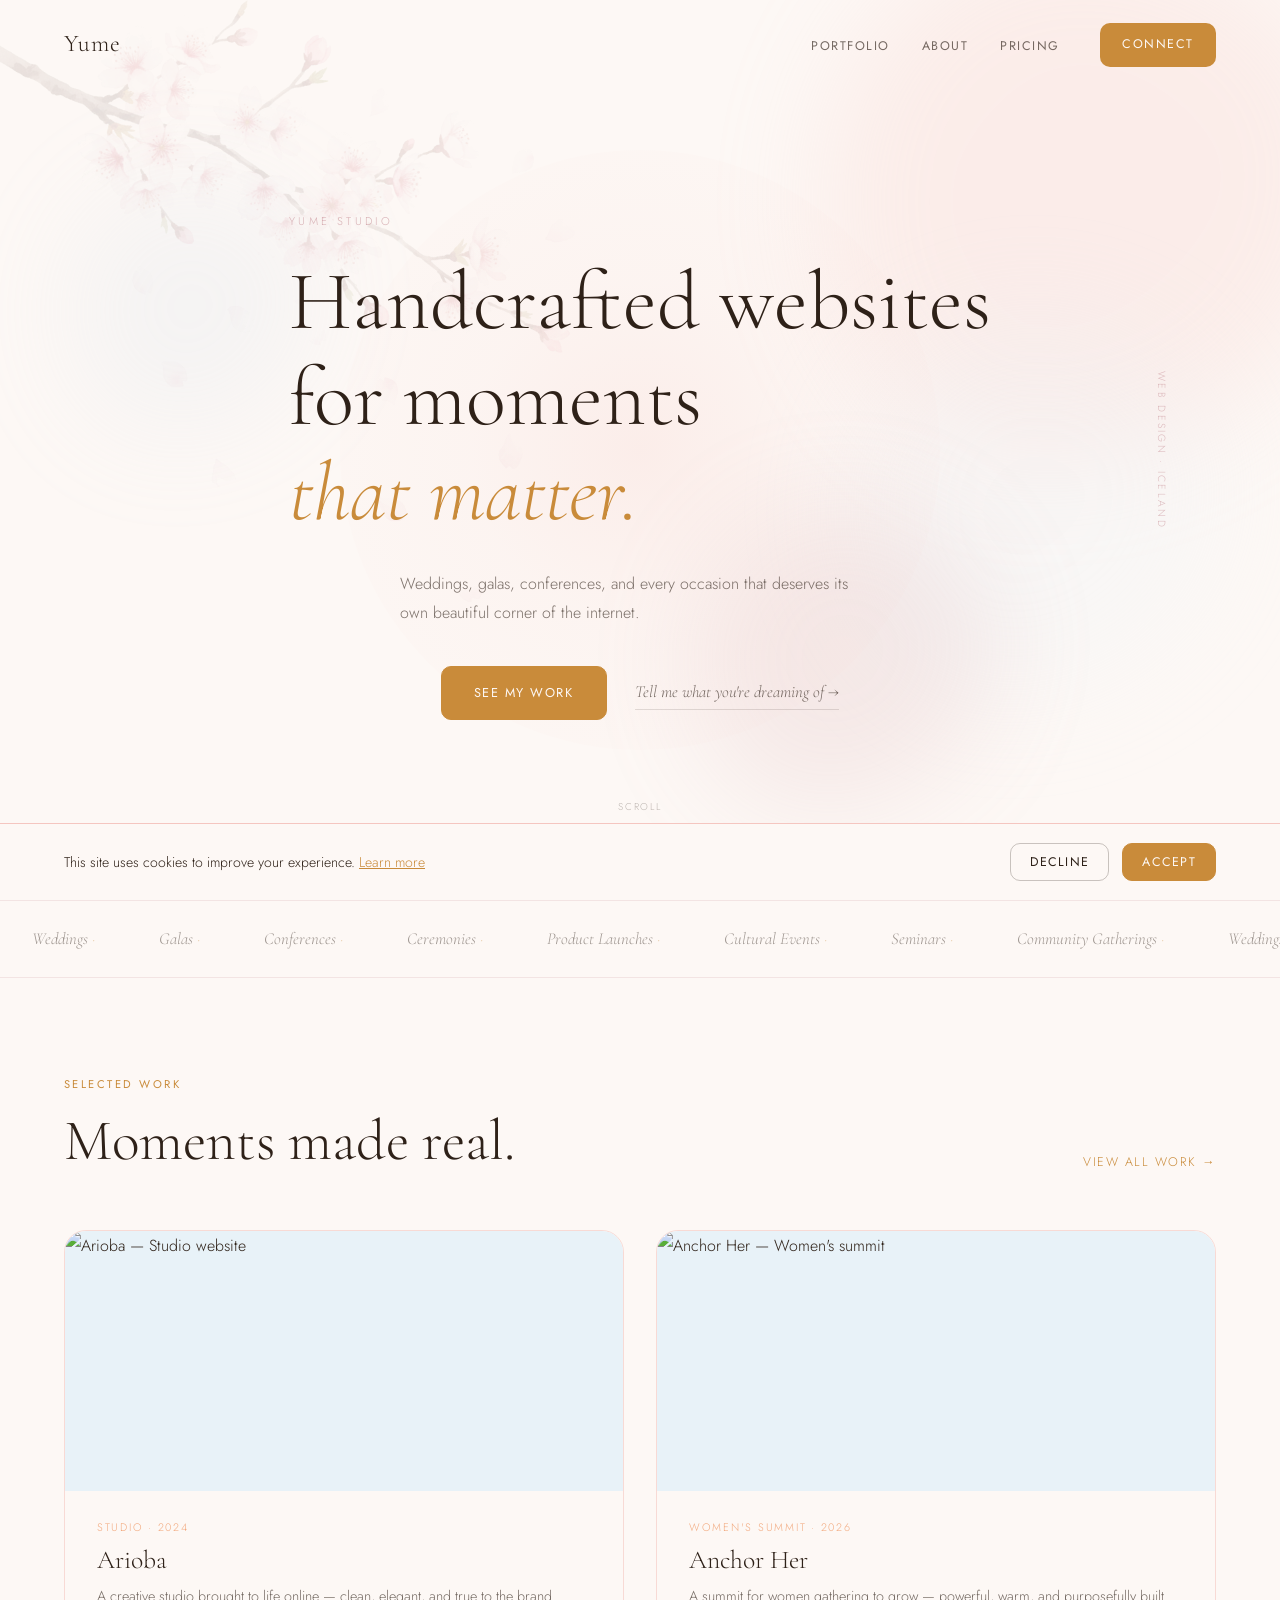
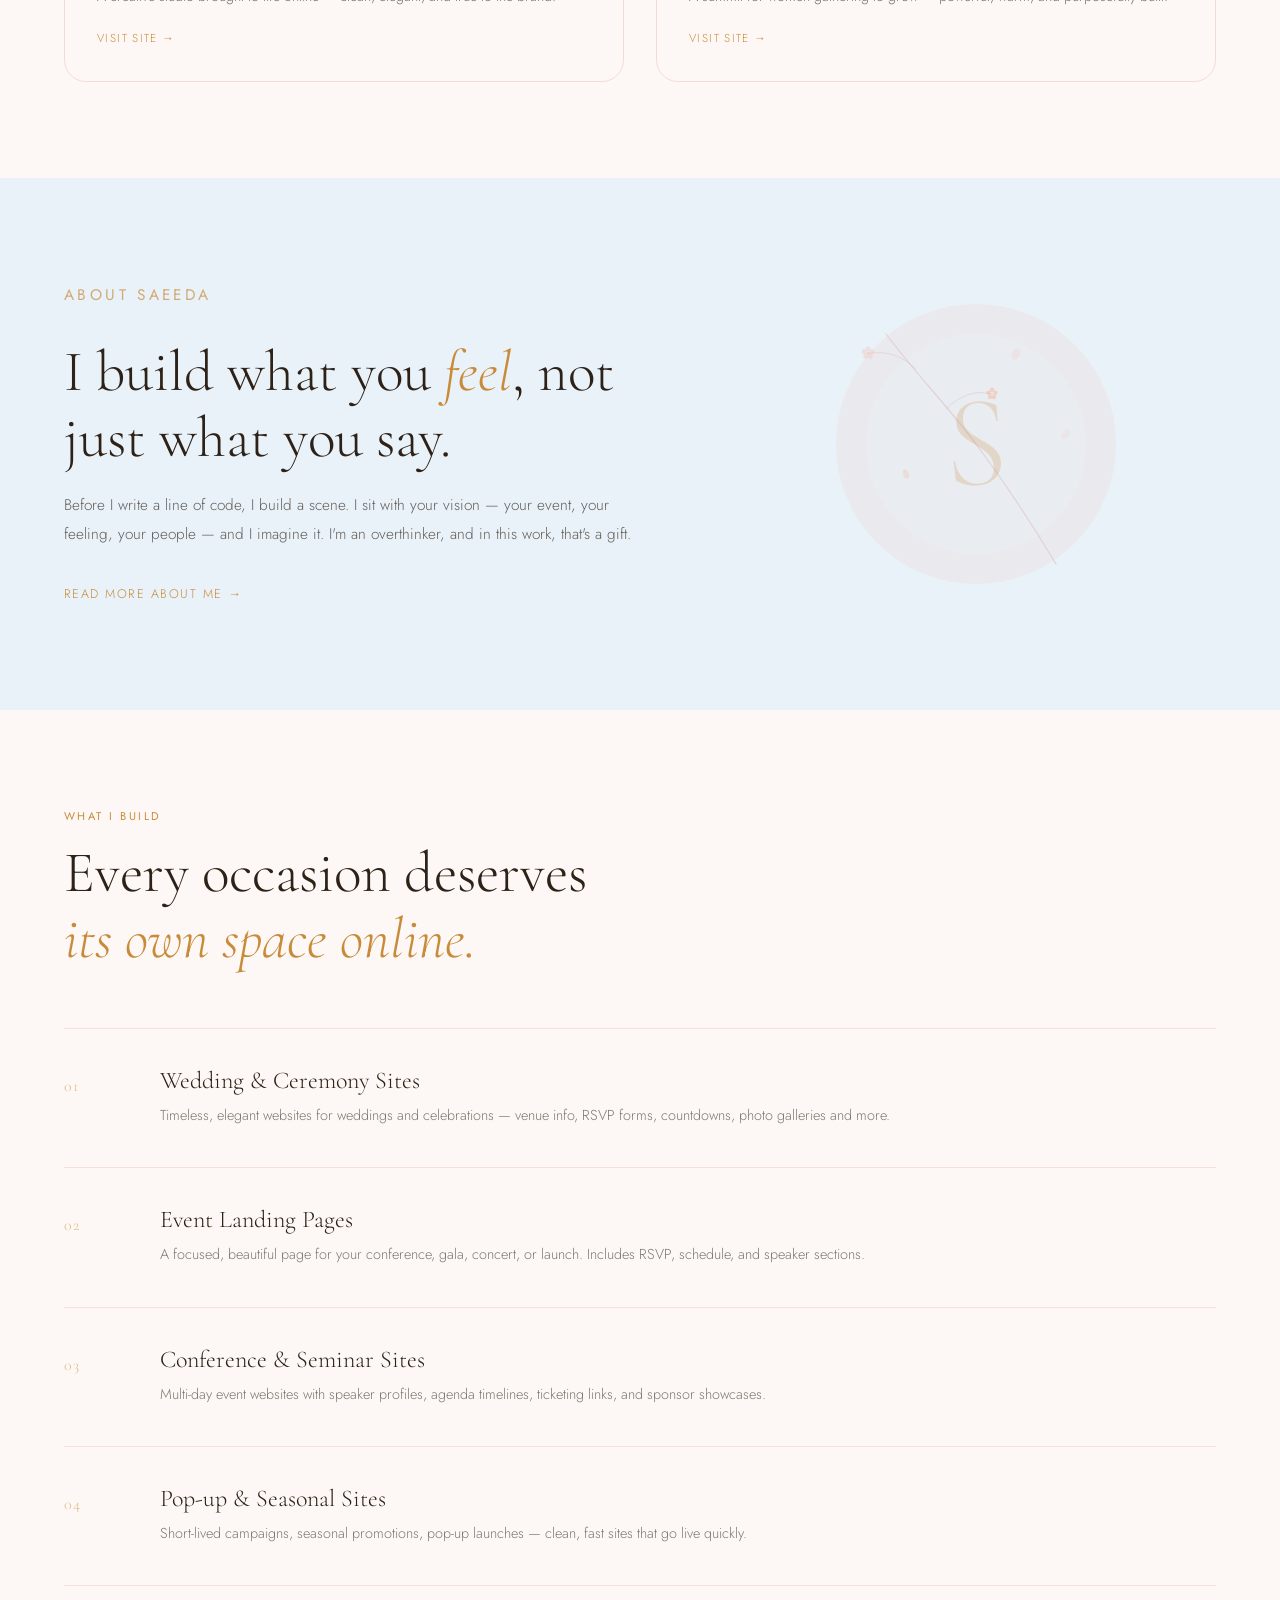
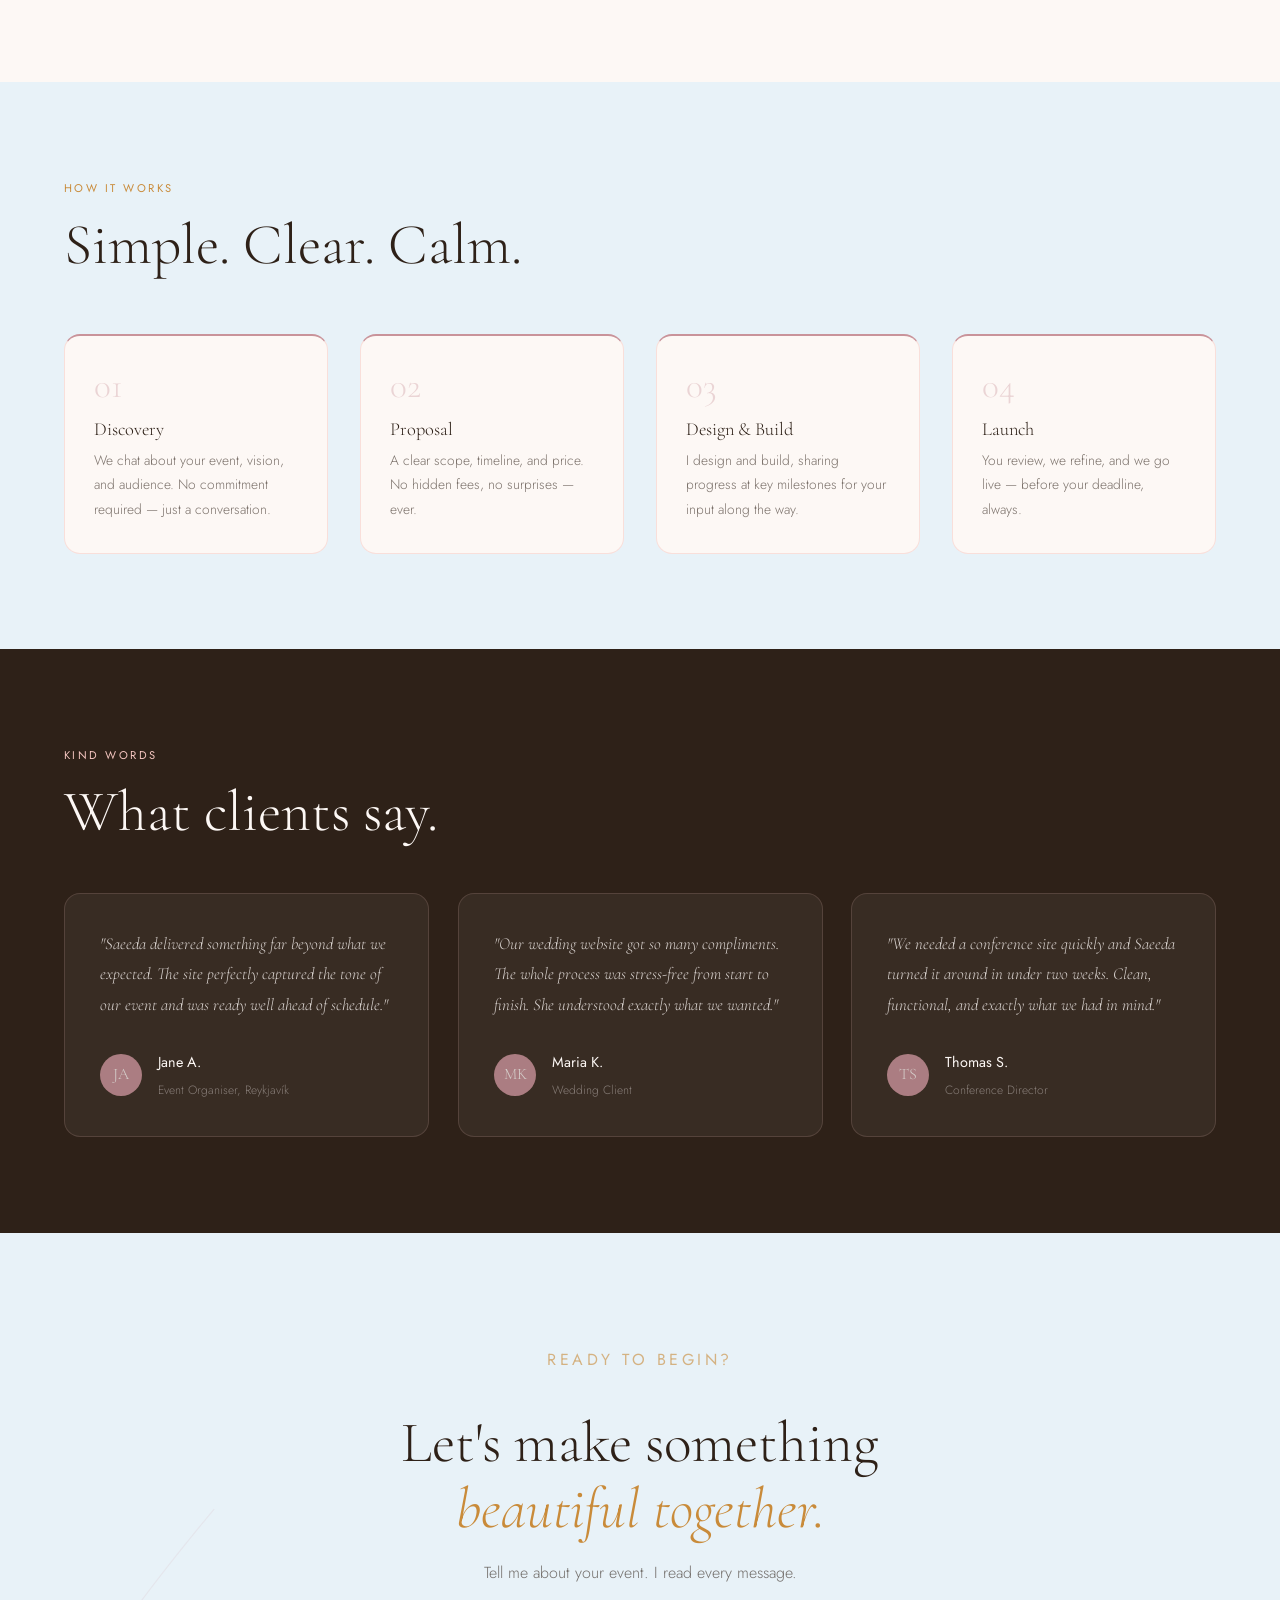
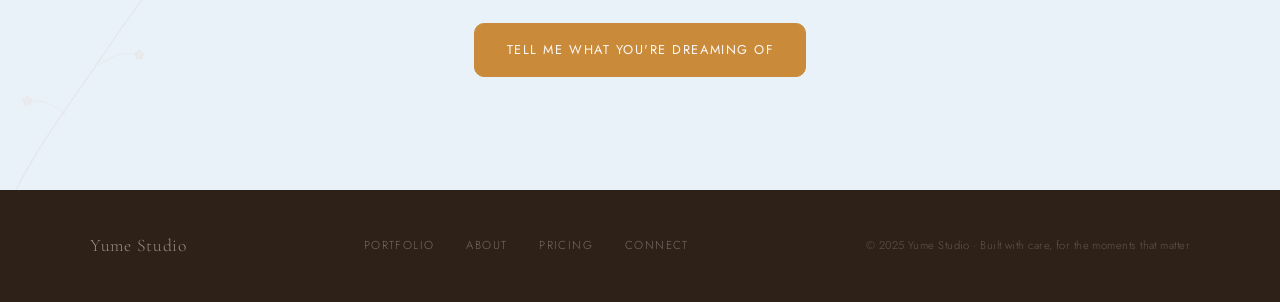
==== index.html @ 1956019a "add yume studio" ====
<!DOCTYPE html>
<html lang="en">
<head>
  <meta charset="UTF-8"/>
  <meta name="viewport" content="width=device-width, initial-scale=1.0"/>
  <meta name="description" content="Yume Studio — Handcrafted websites for life's most meaningful moments. Events, weddings, galas, and ceremonies. Based in Iceland, available worldwide. From €300."/>
  <meta name="keywords" content="web design, event website, wedding website, handcrafted websites, bespoke web design, Iceland"/>
  <meta name="author" content="Saeeda · Yume Studio"/>
  <meta property="og:title" content="Yume Studio — Handcrafted Event Websites"/>
  <meta property="og:description" content="Handcrafted websites for life's most meaningful moments. From €300."/>
  <meta property="og:type" content="website"/>
  <meta property="og:url" content="https://yumestudio.com"/>
  <meta name="twitter:card" content="summary_large_image"/>
  <meta name="twitter:title" content="Yume Studio — Handcrafted Event Websites"/>
  <meta name="twitter:description" content="Handcrafted websites for life's most meaningful moments."/>
  <title>Yume Studio — Handcrafted Websites for Meaningful Moments</title>
  <link href="https://fonts.googleapis.com/css2?family=Cormorant+Garamond:ital,wght@0,300;0,400;1,300;1,400&family=Jost:wght@300;400;500&display=swap" rel="stylesheet"/>
  <link rel="stylesheet" href="styles.css"/>
</head>
<body>

  <!-- COOKIE BANNER -->
  <div class="cookie-banner" id="cookieBanner">
    <p>This site uses cookies to improve your experience. <a href="#">Learn more</a></p>
    <div class="cookie-actions">
      <button class="cookie-decline" id="cookieDecline">Decline</button>
      <button class="cookie-accept" id="cookieAccept">Accept</button>
    </div>
  </div>

  <!-- NAV -->
  <nav id="nav" class="main-nav">
    <a href="index.html" class="nav-logo">Yume</a>
    <div class="nav-right">
      <ul class="nav-links">
        <li><a href="portfolio.html">Portfolio</a></li>
        <li><a href="about.html">About</a></li>
        <li><a href="pricing.html">Pricing</a></li>
      </ul>
      <a href="connect.html" class="nav-cta">Connect</a>
      <button class="nav-burger" id="navBurger" aria-label="Toggle menu">
        <span></span><span></span><span></span>
      </button>
    </div>
  </nav>

  <!-- MOBILE MENU -->
  <div class="mobile-menu" id="mobileMenu">
    <button class="mobile-close" id="navBurger" aria-label="Close menu">✕</button>
    <ul>
      <li><a href="portfolio.html" class="mobile-link">Portfolio</a></li>
      <li><a href="about.html" class="mobile-link">About</a></li>
      <li><a href="pricing.html" class="mobile-link">Pricing</a></li>
      <li><a href="connect.html" class="mobile-link">Connect</a></li>
    </ul>
  </div>

  <!-- HERO -->
  <section class="hero" id="hero">

    <!-- Watercolour blobs -->
    <div class="hero-blobs">
      <div class="blob blob-1"></div>
      <div class="blob blob-2"></div>
      <div class="blob blob-3"></div>
      <div class="blob blob-4"></div>
    </div>

    <!-- Sakura petals -->
    <div class="sakura-petals">
      <div class="petal"></div>
      <div class="petal"></div>
      <div class="petal"></div>
      <div class="petal"></div>
      <div class="petal"></div>
      <div class="petal"></div>
      <div class="petal"></div>
      <div class="petal"></div>
      <div class="petal"></div>
      <div class="petal"></div>
      <div class="petal"></div>
      <div class="petal"></div>
    </div>

    <!-- Sakura branch SVG — top right -->
    <svg class="sakura-branch" viewBox="0 0 400 500" fill="none" xmlns="http://www.w3.org/2000/svg" aria-hidden="true">
      <!-- Main branch coming from right, going diagonally down-left -->
      <path d="M420 -20 Q380 80 340 160 Q300 240 260 320 Q220 380 180 450" stroke="#8B6F47" stroke-width="3.2" stroke-linecap="round" opacity="0.6"/>
      <!-- Large left branch 1 (upper) -->
      <path d="M380 60 Q340 45 290 42 Q260 42 230 50" stroke="#9B7E57" stroke-width="2.4" stroke-linecap="round" opacity="0.5"/>
      <!-- Sub-branches from branch 1 -->
      <path d="M320 48 Q300 35 280 30" stroke="#9B7E57" stroke-width="1.6" stroke-linecap="round" opacity="0.35"/>
      <path d="M300 45 Q275 50 255 58" stroke="#9B7E57" stroke-width="1.4" stroke-linecap="round" opacity="0.3"/>
      <!-- Large left branch 2 (middle-upper) -->
      <path d="M350 130 Q300 110 250 105 Q210 105 170 120" stroke="#A0845D" stroke-width="2.6" stroke-linecap="round" opacity="0.5"/>
      <!-- Sub-branches from branch 2 -->
      <path d="M310 120 Q280 105 260 98" stroke="#A0845D" stroke-width="1.5" stroke-linecap="round" opacity="0.32"/>
      <path d="M275 115 Q245 125 220 138" stroke="#A0845D" stroke-width="1.4" stroke-linecap="round" opacity="0.28"/>
      <!-- Large left branch 3 (middle) -->
      <path d="M320 200 Q270 185 210 185 Q160 185 120 205" stroke="#9B7E57" stroke-width="2.4" stroke-linecap="round" opacity="0.48"/>
      <!-- Sub-branches from branch 3 -->
      <path d="M270 192 Q240 180 215 175" stroke="#9B7E57" stroke-width="1.5" stroke-linecap="round" opacity="0.3"/>
      <path d="M240 188 Q205 200 175 220" stroke="#9B7E57" stroke-width="1.3" stroke-linecap="round" opacity="0.26"/>
      <!-- Large left branch 4 (lower) -->
      <path d="M290 280 Q240 270 180 280 Q130 290 85 320" stroke="#8B7557" stroke-width="2.2" stroke-linecap="round" opacity="0.45"/>
      <!-- Sub-branches from branch 4 -->
      <path d="M240 278 Q210 268 185 265" stroke="#8B7557" stroke-width="1.4" stroke-linecap="round" opacity="0.28"/>
      <path d="M200 278 Q165 290 140 310" stroke="#8B7557" stroke-width="1.3" stroke-linecap="round" opacity="0.25"/>
      <!-- Sakura blossoms (5-petal clusters) -->
      <!-- Blossom on main trunk 1 -->
      <g transform="translate(340,150)" opacity="0.55">
        <circle cx="0" cy="-6" r="3.5" fill="#F5C6C0"/>
        <circle cx="5.5" cy="-2" r="3.5" fill="#F5C6C0"/>
        <circle cx="3.4" cy="4.5" r="3.5" fill="#F5C6C0"/>
        <circle cx="-3.4" cy="4.5" r="3.5" fill="#F5C6C0"/>
        <circle cx="-5.5" cy="-2" r="3.5" fill="#F5C6C0"/>
        <circle cx="0" cy="0" r="1.8" fill="#C98B3A" opacity="0.6"/>
      </g>
      <!-- Blossom on left branch 1 -->
      <g transform="translate(280,50)" opacity="0.5">
        <circle cx="0" cy="-5" r="3" fill="#F2A97E"/>
        <circle cx="4.7" cy="-1.5" r="3" fill="#F2A97E"/>
        <circle cx="2.9" cy="4" r="3" fill="#F2A97E"/>
        <circle cx="-2.9" cy="4" r="3" fill="#F2A97E"/>
        <circle cx="-4.7" cy="-1.5" r="3" fill="#F2A97E"/>
        <circle cx="0" cy="0" r="1.5" fill="#C98B3A" opacity="0.55"/>
      </g>
      <!-- Blossom on left branch 2 -->
      <g transform="translate(220,115)" opacity="0.45">
        <circle cx="0" cy="-5.5" r="3.2" fill="#F5C6C0"/>
        <circle cx="5" cy="-1.5" r="3.2" fill="#F5C6C0"/>
        <circle cx="3.1" cy="4.2" r="3.2" fill="#F5C6C0"/>
        <circle cx="-3.1" cy="4.2" r="3.2" fill="#F5C6C0"/>
        <circle cx="-5" cy="-1.5" r="3.2" fill="#F5C6C0"/>
        <circle cx="0" cy="0" r="1.6" fill="#C98B3A" opacity="0.5"/>
      </g>
      <!-- Blossom on left branch 3 -->
      <g transform="translate(160,200)" opacity="0.42">
        <circle cx="0" cy="-4.5" r="2.8" fill="#F2A97E"/>
        <circle cx="4.3" cy="-1.4" r="2.8" fill="#F2A97E"/>
        <circle cx="2.6" cy="3.8" r="2.8" fill="#F2A97E"/>
        <circle cx="-2.6" cy="3.8" r="2.8" fill="#F2A97E"/>
        <circle cx="-4.3" cy="-1.4" r="2.8" fill="#F2A97E"/>
        <circle cx="0" cy="0" r="1.4" fill="#C98B3A" opacity="0.48"/>
      </g>
      <!-- Scattered petals -->
      <ellipse cx="360" cy="80" rx="5" ry="7.5" fill="#F5C6C0" opacity="0.35" transform="rotate(25 360 80)"/>
      <ellipse cx="250" cy="160" rx="4" ry="6" fill="#F2A97E" opacity="0.28" transform="rotate(-18 250 160)"/>
      <ellipse cx="180" cy="250" rx="4.5" ry="7" fill="#F5C6C0" opacity="0.25" transform="rotate(40 180 250)"/>
    </svg>
    
    <!-- Soft fading circle background -->
    <div class="hero-circle-fade"></div>
      <ellipse cx="220" cy="88" rx="3.5" ry="5.5" fill="#F2A97E" opacity="0.25" transform="rotate(-15 220 88)"/>
      <ellipse cx="140" cy="175" rx="3" ry="5" fill="#F5C6C0" opacity="0.2" transform="rotate(35 140 175)"/>
    </svg>

    <span class="hero-label">Web Design · Iceland</span>

    <div class="hero-content fade-up">
      <p class="hero-kicker">Yume Studio</p>
      <h1>
        Handcrafted websites<br/>
        for moments<br/>
        <em>that matter.</em>
      </h1>
      <p class="hero-sub">Weddings, galas, conferences, and every occasion that deserves its own beautiful corner of the internet.</p>
      <div class="hero-actions">
        <a href="portfolio.html" class="btn-primary">See my work</a>
        <a href="connect.html" class="btn-ghost">Tell me what you're dreaming of →</a>
      </div>
    </div>

    <div class="hero-scroll-hint">
      <span>Scroll</span>
      <div class="scroll-line"></div>
    </div>

  </section>

  <!-- MARQUEE -->
  <div class="marquee-wrap">
    <div class="marquee-track">
      <span class="marquee-item">Weddings <span class="marquee-dot">·</span></span>
      <span class="marquee-item">Galas <span class="marquee-dot">·</span></span>
      <span class="marquee-item">Conferences <span class="marquee-dot">·</span></span>
      <span class="marquee-item">Ceremonies <span class="marquee-dot">·</span></span>
      <span class="marquee-item">Product Launches <span class="marquee-dot">·</span></span>
      <span class="marquee-item">Cultural Events <span class="marquee-dot">·</span></span>
      <span class="marquee-item">Seminars <span class="marquee-dot">·</span></span>
      <span class="marquee-item">Community Gatherings <span class="marquee-dot">·</span></span>
      <span class="marquee-item">Weddings <span class="marquee-dot">·</span></span>
      <span class="marquee-item">Galas <span class="marquee-dot">·</span></span>
      <span class="marquee-item">Conferences <span class="marquee-dot">·</span></span>
      <span class="marquee-item">Ceremonies <span class="marquee-dot">·</span></span>
      <span class="marquee-item">Product Launches <span class="marquee-dot">·</span></span>
      <span class="marquee-item">Cultural Events <span class="marquee-dot">·</span></span>
      <span class="marquee-item">Seminars <span class="marquee-dot">·</span></span>
      <span class="marquee-item">Community Gatherings <span class="marquee-dot">·</span></span>
    </div>
  </div>

  <!-- WORK TEASER -->
  <section class="work-teaser" id="work">
    <div class="section-header fade-up">
      <div>
        <p class="section-eyebrow">Selected work</p>
        <h2>Moments made real.</h2>
      </div>
      <a href="portfolio.html" class="section-link">View all work →</a>
    </div>
    <div class="work-grid">
      <a href="https://arioba.com" target="_blank" rel="noopener" class="work-card fade-up">
        <div class="work-card-image">
          <img src="https://s.wordpress.com/mshots/v1/https%3A%2F%2Farioba.com?w=1400" alt="Arioba — Studio website" loading="lazy"/>
        </div>
        <div class="work-card-meta">
          <p class="work-tag">Studio · 2024</p>
          <h3 class="work-title">Arioba</h3>
          <p class="work-desc">A creative studio brought to life online — clean, elegant, and true to the brand.</p>
          <span class="work-link">Visit site →</span>
        </div>
      </a>
      <a href="https://anchorher.netlify.app" target="_blank" rel="noopener" class="work-card fade-up">
        <div class="work-card-image">
          <img src="https://s.wordpress.com/mshots/v1/https%3A%2F%2Fanchorher.netlify.app?w=1400" alt="Anchor Her — Women's summit" loading="lazy"/>
        </div>
        <div class="work-card-meta">
          <p class="work-tag">Women's Summit · 2026</p>
          <h3 class="work-title">Anchor Her</h3>
          <p class="work-desc">A summit for women gathering to grow — powerful, warm, and purposefully built.</p>
          <span class="work-link">Visit site →</span>
        </div>
      </a>
    </div>
  </section>

  <!-- ABOUT TEASER -->
  <section class="about-teaser" id="about-teaser">
    <div class="about-teaser-inner">
      <div class="about-teaser-text fade-up">
        <p class="section-eyebrow">About Saeeda</p>
        <h2>I build what you <em>feel</em>, not just what you say.</h2>
        <p>Before I write a line of code, I build a scene. I sit with your vision — your event, your feeling, your people — and I imagine it. I'm an overthinker, and in this work, that's a gift.</p>
        <a href="about.html" class="section-link">Read more about me →</a>
      </div>
      <div class="about-teaser-visual fade-up">
        <svg viewBox="0 0 300 340" fill="none" xmlns="http://www.w3.org/2000/svg" aria-hidden="true">
          <!-- Soft background circle -->
          <circle cx="150" cy="170" r="140" fill="#F5C6C0" opacity="0.18"/>
          <circle cx="150" cy="170" r="110" fill="#E8F2F8" opacity="0.22"/>
          <!-- Monogram -->
          <text x="150" y="210" text-anchor="middle" font-family="Cormorant Garamond, Georgia, serif" font-size="130" font-weight="300" fill="#C98B3A" opacity="0.22">S</text>
          <!-- Sakura branch overlay -->
          <path d="M60 60 C90 100 120 130 150 170 C180 210 200 240 230 290" stroke="#C9939A" stroke-width="1.2" stroke-linecap="round" opacity="0.3"/>
          <path d="M90 95 C75 80 55 76 42 80" stroke="#C9939A" stroke-width="0.9" stroke-linecap="round" opacity="0.25"/>
          <path d="M120 135 C135 120 152 116 165 120" stroke="#C9939A" stroke-width="0.9" stroke-linecap="round" opacity="0.25"/>
          <!-- Small blossoms -->
          <g transform="translate(42,79)" opacity="0.45">
            <circle cx="0" cy="-4" r="2.5" fill="#F5C6C0"/>
            <circle cx="3.8" cy="-1.2" r="2.5" fill="#F5C6C0"/>
            <circle cx="2.3" cy="3.2" r="2.5" fill="#F5C6C0"/>
            <circle cx="-2.3" cy="3.2" r="2.5" fill="#F5C6C0"/>
            <circle cx="-3.8" cy="-1.2" r="2.5" fill="#F5C6C0"/>
            <circle cx="0" cy="0" r="1.2" fill="#C98B3A" opacity="0.5"/>
          </g>
          <g transform="translate(166,120)" opacity="0.4">
            <circle cx="0" cy="-4" r="2.2" fill="#F2A97E"/>
            <circle cx="3.4" cy="-1.2" r="2.2" fill="#F2A97E"/>
            <circle cx="2" cy="3" r="2.2" fill="#F2A97E"/>
            <circle cx="-2" cy="3" r="2.2" fill="#F2A97E"/>
            <circle cx="-3.4" cy="-1.2" r="2.2" fill="#F2A97E"/>
            <circle cx="0" cy="0" r="1" fill="#C98B3A" opacity="0.5"/>
          </g>
          <!-- Floating petals -->
          <ellipse cx="190" cy="80" rx="4" ry="6" fill="#F5C6C0" opacity="0.22" transform="rotate(25 190 80)"/>
          <ellipse cx="80" cy="200" rx="3" ry="5" fill="#F2A97E" opacity="0.2" transform="rotate(-20 80 200)"/>
          <ellipse cx="240" cy="160" rx="3.5" ry="5.5" fill="#F5C6C0" opacity="0.18" transform="rotate(40 240 160)"/>
        </svg>
      </div>
    </div>
  </section>

  <!-- SERVICES -->
  <section class="services" id="services">
    <div class="section-header fade-up">
      <div>
        <p class="section-eyebrow">What I build</p>
        <h2>Every occasion deserves<br/><em>its own space online.</em></h2>
      </div>
    </div>
    <div class="services-list">
      <div class="service-row fade-up">
        <span class="service-num">01</span>
        <div class="service-body">
          <h3>Wedding & Ceremony Sites</h3>
          <p>Timeless, elegant websites for weddings and celebrations — venue info, RSVP forms, countdowns, photo galleries and more.</p>
        </div>
      </div>
      <div class="service-row fade-up">
        <span class="service-num">02</span>
        <div class="service-body">
          <h3>Event Landing Pages</h3>
          <p>A focused, beautiful page for your conference, gala, concert, or launch. Includes RSVP, schedule, and speaker sections.</p>
        </div>
      </div>
      <div class="service-row fade-up">
        <span class="service-num">03</span>
        <div class="service-body">
          <h3>Conference & Seminar Sites</h3>
          <p>Multi-day event websites with speaker profiles, agenda timelines, ticketing links, and sponsor showcases.</p>
        </div>
      </div>
      <div class="service-row fade-up">
        <span class="service-num">04</span>
        <div class="service-body">
          <h3>Pop-up & Seasonal Sites</h3>
          <p>Short-lived campaigns, seasonal promotions, pop-up launches — clean, fast sites that go live quickly.</p>
        </div>
      </div>
    </div>
  </section>

  <!-- PROCESS -->
  <section class="process" id="process">
    <div class="section-header fade-up">
      <div>
        <p class="section-eyebrow">How it works</p>
        <h2>Simple. Clear. Calm.</h2>
      </div>
    </div>
    <div class="process-grid">
      <div class="process-step fade-up">
        <span class="step-num">01</span>
        <h4>Discovery</h4>
        <p>We chat about your event, vision, and audience. No commitment required — just a conversation.</p>
      </div>
      <div class="process-step fade-up">
        <span class="step-num">02</span>
        <h4>Proposal</h4>
        <p>A clear scope, timeline, and price. No hidden fees, no surprises — ever.</p>
      </div>
      <div class="process-step fade-up">
        <span class="step-num">03</span>
        <h4>Design & Build</h4>
        <p>I design and build, sharing progress at key milestones for your input along the way.</p>
      </div>
      <div class="process-step fade-up">
        <span class="step-num">04</span>
        <h4>Launch</h4>
        <p>You review, we refine, and we go live — before your deadline, always.</p>
      </div>
    </div>
  </section>

  <!-- TESTIMONIALS -->
  <section class="testimonials" id="testimonials">
    <div class="section-header fade-up">
      <div>
        <p class="section-eyebrow" style="color:var(--sakura-blush)">Kind words</p>
        <h2 style="color:var(--sakura-white)">What clients say.</h2>
      </div>
    </div>
    <div class="testimonials-grid">
      <div class="testi-card fade-up">
        <p class="testi-quote">"Saeeda delivered something far beyond what we expected. The site perfectly captured the tone of our event and was ready well ahead of schedule."</p>
        <div class="testi-author">
          <div class="testi-initials">JA</div>
          <div>
            <p class="testi-name">Jane A.</p>
            <p class="testi-role">Event Organiser, Reykjavík</p>
          </div>
        </div>
      </div>
      <div class="testi-card fade-up">
        <p class="testi-quote">"Our wedding website got so many compliments. The whole process was stress-free from start to finish. She understood exactly what we wanted."</p>
        <div class="testi-author">
          <div class="testi-initials">MK</div>
          <div>
            <p class="testi-name">Maria K.</p>
            <p class="testi-role">Wedding Client</p>
          </div>
        </div>
      </div>
      <div class="testi-card fade-up">
        <p class="testi-quote">"We needed a conference site quickly and Saeeda turned it around in under two weeks. Clean, functional, and exactly what we had in mind."</p>
        <div class="testi-author">
          <div class="testi-initials">TS</div>
          <div>
            <p class="testi-name">Thomas S.</p>
            <p class="testi-role">Conference Director</p>
          </div>
        </div>
      </div>
    </div>
  </section>

  <!-- FINAL CTA -->
  <section class="final-cta">
    <div class="final-cta-inner fade-up">
      <p class="section-eyebrow">Ready to begin?</p>
      <h2>Let's make something<br/><em>beautiful together.</em></h2>
      <p>Tell me about your event. I read every message.</p>
      <a href="connect.html" class="btn-primary">Tell me what you're dreaming of</a>
    </div>

    <!-- Sakura branch bottom left -->
    <svg class="sakura-branch-bottom" viewBox="0 0 280 360" fill="none" xmlns="http://www.w3.org/2000/svg" aria-hidden="true">
      <path d="M20 360 C50 300 90 250 130 190 C170 130 210 80 260 20" stroke="#C9939A" stroke-width="1.4" stroke-linecap="round" opacity="0.25"/>
      <path d="M80 270 C65 255 48 250 34 254" stroke="#C9939A" stroke-width="1" stroke-linecap="round" opacity="0.2"/>
      <path d="M120 210 C136 196 154 192 168 197" stroke="#C9939A" stroke-width="1" stroke-linecap="round" opacity="0.2"/>
      <g transform="translate(33,253)" opacity="0.35">
        <circle cx="0" cy="-4" r="2.5" fill="#F5C6C0"/>
        <circle cx="3.8" cy="-1.2" r="2.5" fill="#F5C6C0"/>
        <circle cx="2.3" cy="3.2" r="2.5" fill="#F5C6C0"/>
        <circle cx="-2.3" cy="3.2" r="2.5" fill="#F5C6C0"/>
        <circle cx="-3.8" cy="-1.2" r="2.5" fill="#F5C6C0"/>
        <circle cx="0" cy="0" r="1.2" fill="#C98B3A" opacity="0.4"/>
      </g>
      <g transform="translate(169,197)" opacity="0.3">
        <circle cx="0" cy="-4" r="2.2" fill="#F2A97E"/>
        <circle cx="3.4" cy="-1.2" r="2.2" fill="#F2A97E"/>
        <circle cx="2" cy="3" r="2.2" fill="#F2A97E"/>
        <circle cx="-2" cy="3" r="2.2" fill="#F2A97E"/>
        <circle cx="-3.4" cy="-1.2" r="2.2" fill="#F2A97E"/>
        <circle cx="0" cy="0" r="1" fill="#C98B3A" opacity="0.4"/>
      </g>
    </svg>
  </section>

  <!-- FOOTER -->
  <footer>
    <div class="footer-content">
      <a href="index.html" class="footer-logo">Yume Studio</a>
      <div class="footer-links">
        <a href="portfolio.html">Portfolio</a>
        <a href="about.html">About</a>
        <a href="pricing.html">Pricing</a>
        <a href="connect.html">Connect</a>
      </div>
      <span class="footer-copy">© 2025 Yume Studio · Built with care, for the moments that matter</span>
    </div>
  </footer>

  <button class="back-to-top" id="backToTop" aria-label="Back to top">↑</button>

  <script src="main.js"></script>
</body>
</html>
---- styles.css ----
/* ============================================================
   YUME STUDIO — STYLES.CSS
   Handcrafted websites for life's most meaningful moments.
   ============================================================ */

/* ── Variables ─────────────────────────────────────────────── */
:root {
  --sakura-white: #fdf8f5;
  --sakura-blush: #f5c6c0;
  --peach-petal: #f2a97e;
  --golden-amber: #c98b3a;
  --mist-blue: #c5d8e8;
  --pale-sky: #e8f2f8;
  --warm-charcoal: #2e2118;
  --dusty-mauve: #c9939a;

  --font-serif: "Cormorant Garamond", Georgia, serif;
  --font-sans: "Jost", sans-serif;

  --radius-sm: 10px;
  --radius-md: 16px;
  --radius-lg: 22px;

  --ease: cubic-bezier(0.4, 0, 0.2, 1);
  --trans: 0.25s var(--ease);
  --trans-slow: 0.5s var(--ease);
}

/* ── Reset ─────────────────────────────────────────────────── */
*,
*::before,
*::after {
  margin: 0;
  padding: 0;
  box-sizing: border-box;
}
html {
  scroll-behavior: smooth;
  -webkit-text-size-adjust: 100%;
}

body {
  font-family: var(--font-sans);
  background: var(--sakura-white);
  color: var(--warm-charcoal);
  font-weight: 300;
  font-size: 1rem;
  line-height: 1.85;
  overflow-x: hidden;
}

img {
  display: block;
  max-width: 100%;
}
a {
  color: var(--golden-amber);
  text-decoration: none;
  transition: color var(--trans);
}
a:hover {
  color: var(--peach-petal);
}
ul {
  list-style: none;
}

.no-scroll {
  overflow: hidden;
}

/* ── Typography ────────────────────────────────────────────── */
h1,
h2,
h3,
h4 {
  font-family: var(--font-serif);
  font-weight: 300;
  line-height: 1.15;
  color: var(--warm-charcoal);
}

h1 {
  font-size: clamp(2.6rem, 7vw, 5.2rem);
}
h2 {
  font-size: clamp(2rem, 5vw, 3.6rem);
}
h3 {
  font-size: clamp(1.3rem, 3vw, 1.9rem);
}
h4 {
  font-size: 1.2rem;
}

h1 em,
h2 em {
  font-style: italic;
  color: var(--golden-amber);
}

p {
  margin-bottom: 1.2rem;
}
p:last-child {
  margin-bottom: 0;
}

.section-eyebrow {
  display: block;
  font-family: var(--font-sans);
  font-size: 0.7rem;
  font-weight: 400;
  letter-spacing: 0.22em;
  text-transform: uppercase;
  color: var(--golden-amber);
  margin-bottom: 0.8rem;
}

/* ── Cookie Banner ─────────────────────────────────────────── */
.cookie-banner {
  position: fixed;
  bottom: 0;
  left: 0;
  right: 0;
  z-index: 800;
  background: rgba(253, 248, 245, 0.97);
  backdrop-filter: blur(10px);
  border-top: 1px solid var(--sakura-blush);
  padding: 1.2rem 5%;
  display: flex;
  justify-content: space-between;
  align-items: center;
  gap: 2rem;
  font-size: 0.88rem;
}

.cookie-banner p {
  margin: 0;
}
.cookie-banner a {
  text-decoration: underline;
  font-size: inherit;
}
.cookie-actions {
  display: flex;
  gap: 0.8rem;
  flex-shrink: 0;
}

.cookie-decline,
.cookie-accept {
  font-family: var(--font-sans);
  font-size: 0.78rem;
  letter-spacing: 0.1em;
  text-transform: uppercase;
  padding: 0.55rem 1.2rem;
  border-radius: var(--radius-sm);
  cursor: pointer;
  border: 1px solid;
  transition: all var(--trans);
}

.cookie-decline {
  background: transparent;
  border-color: rgba(46, 33, 24, 0.25);
  color: var(--warm-charcoal);
}
.cookie-decline:hover {
  background: var(--warm-charcoal);
  color: var(--sakura-white);
}

.cookie-accept {
  background: var(--golden-amber);
  border-color: var(--golden-amber);
  color: var(--sakura-white);
}
.cookie-accept:hover {
  background: var(--peach-petal);
  border-color: var(--peach-petal);
}

.cookie-banner.hidden {
  display: none;
}

/* ── Navigation ────────────────────────────────────────────── */
.main-nav {
  position: fixed;
  top: 0;
  left: 0;
  right: 0;
  z-index: 500;
  padding: 1.4rem 5%;
  display: flex;
  justify-content: space-between;
  align-items: center;
  transition: background var(--trans-slow), box-shadow var(--trans-slow);
}

.main-nav.scrolled {
  background: rgba(253, 248, 245, 0.92);
  backdrop-filter: blur(12px);
  box-shadow: 0 1px 0 rgba(201, 147, 154, 0.15);
}

.nav-logo {
  font-family: var(--font-serif);
  font-size: 1.5rem;
  font-weight: 300;
  color: var(--warm-charcoal);
  letter-spacing: 0.04em;
}
.nav-logo:hover {
  color: var(--golden-amber);
}

.nav-right {
  display: flex;
  align-items: center;
  gap: 2.5rem;
}

.nav-links {
  display: flex;
  gap: 2rem;
}

.nav-links a {
  font-size: 0.78rem;
  font-weight: 400;
  letter-spacing: 0.12em;
  text-transform: uppercase;
  color: var(--warm-charcoal);
  position: relative;
  opacity: 0.65;
  transition: opacity var(--trans);
}

.nav-links a::after {
  content: "";
  position: absolute;
  bottom: -3px;
  left: 0;
  width: 0;
  height: 1px;
  background: var(--golden-amber);
  transition: width var(--trans);
}

.nav-links a:hover,
.nav-links a.active {
  opacity: 1;
  color: var(--warm-charcoal);
}
.nav-links a:hover::after,
.nav-links a.active::after {
  width: 100%;
}

.nav-cta {
  font-family: var(--font-sans);
  font-size: 0.78rem;
  font-weight: 400;
  letter-spacing: 0.12em;
  text-transform: uppercase;
  color: var(--sakura-white);
  background: var(--golden-amber);
  padding: 0.65rem 1.4rem;
  border-radius: var(--radius-sm);
  transition: background var(--trans), transform var(--trans);
}
.nav-cta:hover {
  background: var(--peach-petal);
  color: var(--sakura-white);
  transform: translateY(-1px);
}

.nav-burger {
  display: none;
  flex-direction: column;
  gap: 5px;
  background: none;
  border: none;
  cursor: pointer;
  padding: 4px;
}
.nav-burger span {
  display: block;
  width: 22px;
  height: 1.5px;
  background: var(--warm-charcoal);
  border-radius: 2px;
  transition: all var(--trans);
  transform-origin: center;
}
.nav-burger.active span:nth-child(1) {
  transform: translateY(6.5px) rotate(45deg);
}
.nav-burger.active span:nth-child(2) {
  opacity: 0;
}
.nav-burger.active span:nth-child(3) {
  transform: translateY(-6.5px) rotate(-45deg);
}

/* ── Mobile Menu ───────────────────────────────────────────── */
.mobile-menu {
  position: fixed;
  inset: 0;
  z-index: 490;
  background: var(--sakura-white);
  display: flex;
  flex-direction: column;
  align-items: center;
  justify-content: center;
  opacity: 0;
  pointer-events: none;
  transition: opacity var(--trans-slow);
}

.mobile-menu.active {
  opacity: 1;
  pointer-events: all;
}

.mobile-close {
  position: absolute;
  top: 1.6rem;
  right: 5%;
  background: none;
  border: none;
  font-size: 1.4rem;
  color: var(--warm-charcoal);
  cursor: pointer;
  opacity: 0.5;
  transition: opacity var(--trans);
}
.mobile-close:hover {
  opacity: 1;
}

.mobile-menu ul {
  display: flex;
  flex-direction: column;
  gap: 2rem;
  text-align: center;
}

.mobile-link {
  font-family: var(--font-serif);
  font-size: clamp(2rem, 7vw, 3rem);
  font-weight: 300;
  color: var(--warm-charcoal);
  opacity: 0.75;
  transition: opacity var(--trans), color var(--trans);
}
.mobile-link:hover {
  opacity: 1;
  color: var(--golden-amber);
}

/* ── Buttons ───────────────────────────────────────────────── */
.btn-primary {
  display: inline-block;
  padding: 0.9rem 2rem;
  background: var(--golden-amber);
  color: var(--sakura-white);
  font-family: var(--font-sans);
  font-size: 0.8rem;
  font-weight: 400;
  letter-spacing: 0.12em;
  text-transform: uppercase;
  border-radius: var(--radius-sm);
  border: 1px solid var(--golden-amber);
  transition: all var(--trans);
}
.btn-primary:hover {
  background: transparent;
  color: var(--golden-amber);
}

.btn-ghost {
  display: inline-block;
  font-family: var(--font-serif);
  font-size: 1.05rem;
  font-style: italic;
  color: var(--warm-charcoal);
  opacity: 0.65;
  border-bottom: 1px solid rgba(46, 33, 24, 0.2);
  padding-bottom: 2px;
  transition: opacity var(--trans), border-color var(--trans);
}
.btn-ghost:hover {
  opacity: 1;
  color: var(--golden-amber);
  border-color: var(--golden-amber);
}

.section-link {
  font-family: var(--font-sans);
  font-size: 0.78rem;
  letter-spacing: 0.12em;
  text-transform: uppercase;
  color: var(--golden-amber);
  display: inline-flex;
  align-items: center;
  gap: 0.4rem;
  transition: gap var(--trans);
}
.section-link:hover {
  gap: 0.7rem;
  color: var(--golden-amber);
}

/* ── Hero ──────────────────────────────────────────────────── */
.hero {
  position: relative;
  min-height: 100vh;
  display: flex;
  flex-direction: column;
  align-items: flex-start;
  justify-content: center;
  text-align: left;
  padding: 7rem 5% 5rem;
  overflow: hidden;
  background-color: var(--sakura-white);
}

/* Background image handled via pseudo-element so opacity is independent */
.hero::before {
  content: '';
  position: absolute;
  inset: 0;
  background-image: url(./pngwing.com.png);
  background-size: 45vw auto;
  background-position: top left;
  background-repeat: no-repeat;
  opacity: 0.12;
  pointer-events: none;
  z-index: 0;
}

/* Watercolour blobs */
.hero-blobs {
  position: absolute;
  inset: 0;
  pointer-events: none;
}

.blob {
  position: absolute;
  border-radius: 48% 52% 60% 40% / 50% 45% 55% 50%;
  filter: blur(55px);
  opacity: 0.22;
}

.blob-1 {
  width: 42vw;
  height: 42vw;
  background: var(--sakura-blush);
  top: -8%;
  right: -6%;
  animation: blob-drift 20s ease-in-out infinite alternate;
}
.blob-2 {
  width: 30vw;
  height: 30vw;
  background: var(--pale-sky);
  top: 35%;
  right: 4%;
  animation: blob-drift 26s ease-in-out infinite alternate-reverse;
}
.blob-3 {
  width: 24vw;
  height: 24vw;
  background: var(--dusty-mauve);
  bottom: 10%;
  right: 22%;
  opacity: 0.15;
  animation: blob-drift 22s ease-in-out infinite alternate;
}
.blob-4 {
  width: 20vw;
  height: 20vw;
  background: var(--mist-blue);
  top: 20%;
  left: 5%;
  opacity: 0.14;
  animation: blob-drift 18s ease-in-out infinite alternate-reverse;
}

@keyframes blob-drift {
  from {
    transform: translate(0, 0) scale(1) rotate(0deg);
  }
  to {
    transform: translate(3%, 5%) scale(1.06) rotate(8deg);
  }
}

/* Sakura petals */
.sakura-petals {
  position: absolute;
  inset: 0;
  pointer-events: none;
  overflow: hidden;
}

.petal {
  position: absolute;
  width: 10px;
  height: 14px;
  background: linear-gradient(
    160deg,
    rgba(245, 198, 192, 0.9),
    rgba(242, 169, 126, 0.55)
  );
  border-radius: 70% 20% 70% 20%;
  opacity: 0;
}

.petal:nth-child(1) {
  left: 8%;
  animation: petal-fall 18s linear 0s infinite;
}
.petal:nth-child(2) {
  left: 18%;
  animation: petal-fall 20s linear 1.4s infinite;
}
.petal:nth-child(3) {
  left: 30%;
  animation: petal-fall 17s linear 0.6s infinite;
}
.petal:nth-child(4) {
  left: 42%;
  animation: petal-fall 21s linear 2.1s infinite;
}
.petal:nth-child(5) {
  left: 55%;
  animation: petal-fall 19s linear 0.3s infinite;
}
.petal:nth-child(6) {
  left: 65%;
  animation: petal-fall 22s linear 1.7s infinite;
}
.petal:nth-child(7) {
  left: 74%;
  animation: petal-fall 18s linear 0.9s infinite;
}
.petal:nth-child(8) {
  left: 83%;
  animation: petal-fall 20s linear 1.2s infinite;
}
.petal:nth-child(9) {
  left: 12%;
  animation: petal-fall 23s linear 2.8s infinite;
}
.petal:nth-child(10) {
  left: 48%;
  animation: petal-fall 19s linear 3.2s infinite;
}
.petal:nth-child(11) {
  left: 60%;
  animation: petal-fall 21s linear 0.5s infinite;
}
.petal:nth-child(12) {
  left: 90%;
  animation: petal-fall 17s linear 1.9s infinite;
}

@keyframes petal-fall {
  0% {
    transform: translateY(-5vh) translateX(0) rotate(0deg);
    opacity: 0;
  }
  5% {
    opacity: 0.32;
  }
  85% {
    opacity: 0.18;
  }
  100% {
    transform: translateY(105vh) translateX(40px) rotate(540deg);
    opacity: 0;
  }
}

/* Sakura branch decorations */
.sakura-branch {
  display: none;
}

/* Soft fading circle in hero center */
.hero-circle-fade {
  position: absolute;
  top: 50%;
  left: 50%;
  transform: translate(-50%, -50%);
  width: 600px;
  height: 600px;
  background: radial-gradient(
    circle,
    rgba(245, 198, 192, 0.22) 0%,
    rgba(245, 198, 192, 0.08) 40%,
    rgba(245, 198, 192, 0) 100%
  );
  border-radius: 50%;
  pointer-events: none;
  z-index: 0;
}

.sakura-branch-bottom {
  position: absolute;
  bottom: 0;
  left: 0;
  width: clamp(160px, 18vw, 280px);
  pointer-events: none;
  z-index: 1;
  opacity: 0.5;
}

/* Vertical label */
.hero-label {
  position: absolute;
  right: 2.5rem;
  top: 50%;
  transform: translateY(-50%) rotate(90deg);
  transform-origin: center;
  font-size: 0.65rem;
  letter-spacing: 0.22em;
  text-transform: uppercase;
  color: var(--dusty-mauve);
  opacity: 0.6;
  white-space: nowrap;
  z-index: 2;
}

/* Hero content */
.hero-content {
  position: relative;
  z-index: 2;
  max-width: 820px;
}

.hero-kicker {
  font-size: 0.7rem;
  letter-spacing: 0.3em;
  text-transform: uppercase;
  color: var(--dusty-mauve);
  margin-bottom: 1.4rem;
  opacity: 0.7;
}

.hero-content h1 {
  margin-bottom: 1.8rem;
}

.hero-sub {
  font-size: 1rem;
  line-height: 1.8;
  opacity: 0.62;
  max-width: 480px;
  margin: 0 auto 2.4rem;
}

.hero-actions {
  display: flex;
  gap: 1.8rem;
  justify-content: center;
  align-items: center;
  flex-wrap: wrap;
}

/* Scroll hint */
.hero-scroll-hint {
  position: absolute;
  bottom: 2.5rem;
  left: 50%;
  transform: translateX(-50%);
  display: flex;
  flex-direction: column;
  align-items: center;
  gap: 0.5rem;
  font-size: 0.62rem;
  letter-spacing: 0.2em;
  text-transform: uppercase;
  color: var(--warm-charcoal);
  opacity: 0.3;
  z-index: 2;
  animation: scroll-bob 2.2s ease-in-out infinite;
}

.scroll-line {
  width: 1px;
  height: 36px;
  background: linear-gradient(to bottom, var(--warm-charcoal), transparent);
}

@keyframes scroll-bob {
  0%,
  100% {
    transform: translateX(-50%) translateY(0);
  }
  50% {
    transform: translateX(-50%) translateY(5px);
  }
}

/* ── Marquee ───────────────────────────────────────────────── */
.marquee-wrap {
  padding: 1.4rem 0;
  border-top: 1px solid rgba(201, 147, 154, 0.2);
  border-bottom: 1px solid rgba(201, 147, 154, 0.2);
  overflow: hidden;
  background: var(--sakura-white);
}

.marquee-track {
  display: flex;
  white-space: nowrap;
  animation: marquee 32s linear infinite;
  width: max-content;
}

@keyframes marquee {
  from {
    transform: translateX(0);
  }
  to {
    transform: translateX(-50%);
  }
}

.marquee-item {
  font-family: var(--font-serif);
  font-size: 1.05rem;
  font-weight: 300;
  font-style: italic;
  color: var(--warm-charcoal);
  opacity: 0.45;
  padding: 0 2rem;
  flex-shrink: 0;
}

.marquee-dot {
  font-style: normal;
  color: var(--golden-amber);
  opacity: 0.8;
}

/* ── Shared section styles ─────────────────────────────────── */
section {
  padding: 6rem 5%;
}

section
  > :not(.sakura-branch):not(.sakura-branch-bottom):not(.hero-blobs):not(
    .sakura-petals
  ):not(.hero-label):not(.hero-scroll-hint) {
  max-width: 1200px;
  margin-left: auto;
  margin-right: auto;
}

.section-header {
  display: flex;
  justify-content: space-between;
  align-items: flex-end;
  margin-bottom: 3.5rem;
  gap: 2rem;
  flex-wrap: wrap;
  max-width: 100%;
}

.section-header h2 {
  margin: 0;
}

/* ── Work Teaser ───────────────────────────────────────────── */
.work-teaser {
  background: var(--sakura-white);
}

.work-grid {
  display: grid;
  grid-template-columns: repeat(2, 1fr);
  gap: 2rem;
  max-width: 1200px;
  margin: 0 auto;
}

.work-card {
  display: flex;
  flex-direction: column;
  border: 1px solid rgba(245, 198, 192, 0.6);
  border-radius: var(--radius-lg);
  overflow: hidden;
  transition: transform var(--trans-slow), border-color var(--trans),
    box-shadow var(--trans-slow);
  color: var(--warm-charcoal);
}

.work-card:hover {
  transform: translateY(-6px);
  border-color: var(--peach-petal);
  box-shadow: 0 12px 40px rgba(242, 169, 126, 0.15);
  color: var(--warm-charcoal);
}

.work-card-image {
  width: 100%;
  height: 260px;
  overflow: hidden;
  background: var(--pale-sky);
}

.work-card-image img {
  width: 100%;
  height: 100%;
  object-fit: cover;
  object-position: top;
  transition: transform var(--trans-slow);
}

.work-card:hover .work-card-image img {
  transform: scale(1.04);
}

.work-card-meta {
  padding: 1.6rem 2rem 2rem;
  flex: 1;
  display: flex;
  flex-direction: column;
}

.work-tag {
  font-size: 0.68rem;
  letter-spacing: 0.16em;
  text-transform: uppercase;
  color: var(--peach-petal);
  margin-bottom: 0.5rem;
}

.work-title {
  font-family: var(--font-serif);
  font-size: 1.6rem;
  font-weight: 300;
  color: var(--warm-charcoal);
  margin-bottom: 0.6rem;
}

.work-desc {
  font-size: 0.9rem;
  line-height: 1.75;
  opacity: 0.65;
  flex: 1;
  margin-bottom: 1.2rem;
}

.work-link {
  font-size: 0.72rem;
  letter-spacing: 0.12em;
  text-transform: uppercase;
  color: var(--golden-amber);
  display: inline-flex;
  align-items: center;
  gap: 0.4rem;
  transition: gap var(--trans);
}
.work-card:hover .work-link {
  gap: 0.7rem;
}

/* ── About Teaser ──────────────────────────────────────────── */
.about-teaser {
  background: var(--pale-sky);
}

.about-teaser-inner {
  display: grid;
  grid-template-columns: 1.2fr 1fr;
  gap: 6rem;
  align-items: center;
  max-width: 1100px;
  margin-left: auto;
  margin-right: auto;
}

.about-teaser-text h2 {
  margin-bottom: 1.2rem;
}

.about-teaser-text p {
  font-size: 0.96rem;
  line-height: 1.9;
  opacity: 0.7;
  margin-bottom: 1.8rem;
}

.about-teaser-visual {
  display: flex;
  justify-content: center;
  align-items: center;
}

.about-teaser-visual svg {
  width: 100%;
  max-width: 300px;
}

/* ── Services ──────────────────────────────────────────────── */
.services {
  background: var(--sakura-white);
}

.services-list {
  max-width: 900px;
  margin-left: auto;
  margin-right: auto;
  display: flex;
  flex-direction: column;
}

.service-row {
  display: grid;
  grid-template-columns: 3.5rem 1fr;
  gap: 2.5rem;
  align-items: start;
  padding: 2.4rem 0;
  border-top: 1px solid rgba(245, 198, 192, 0.5);
  transition: padding-left var(--trans);
}

.service-row:last-child {
  border-bottom: 1px solid rgba(245, 198, 192, 0.5);
}
.service-row:hover {
  padding-left: 0.5rem;
}

.service-num {
  font-family: var(--font-serif);
  font-size: 1rem;
  color: var(--golden-amber);
  opacity: 0.55;
  padding-top: 0.3rem;
  letter-spacing: 0.06em;
}

.service-body h3 {
  font-size: 1.5rem;
  margin-bottom: 0.5rem;
  transition: color var(--trans);
}
.service-row:hover .service-body h3 {
  color: var(--golden-amber);
}

.service-body p {
  font-size: 0.9rem;
  line-height: 1.8;
  opacity: 0.6;
  margin: 0;
}

/* ── Process ───────────────────────────────────────────────── */
.process {
  background: var(--pale-sky);
}

.process-grid {
  display: grid;
  grid-template-columns: repeat(4, 1fr);
  gap: 2rem;
  max-width: 1200px;
  margin-left: auto;
  margin-right: auto;
}

.process-step {
  padding: 2rem 1.8rem;
  background: var(--sakura-white);
  border-radius: var(--radius-md);
  border: 1px solid rgba(245, 198, 192, 0.5);
  border-top: 2px solid var(--dusty-mauve);
  transition: transform var(--trans), box-shadow var(--trans);
}

.process-step:hover {
  transform: translateY(-4px);
  box-shadow: 0 8px 28px rgba(201, 147, 154, 0.15);
}

.step-num {
  display: block;
  font-family: var(--font-serif);
  font-size: 2.2rem;
  font-weight: 300;
  color: var(--dusty-mauve);
  opacity: 0.35;
  line-height: 1;
  margin-bottom: 1rem;
}

.process-step h4 {
  font-size: 1.15rem;
  margin-bottom: 0.5rem;
  color: var(--warm-charcoal);
}

.process-step p {
  font-size: 0.86rem;
  line-height: 1.75;
  opacity: 0.62;
  margin: 0;
}

/* ── Testimonials ──────────────────────────────────────────── */
.testimonials {
  background: var(--warm-charcoal);
}

.testimonials .section-header {
  margin-bottom: 3rem;
}

.testimonials-grid {
  display: grid;
  grid-template-columns: repeat(3, 1fr);
  gap: 1.8rem;
  max-width: 1200px;
  margin-left: auto;
  margin-right: auto;
}

.testi-card {
  padding: 2.2rem;
  border: 1px solid rgba(245, 198, 192, 0.15);
  border-radius: var(--radius-md);
  background: rgba(253, 248, 245, 0.05);
  display: flex;
  flex-direction: column;
  gap: 1.8rem;
  transition: background var(--trans);
}

.testi-card:hover {
  background: rgba(253, 248, 245, 0.09);
}

.testi-quote {
  font-family: var(--font-serif);
  font-size: 1.05rem;
  font-style: italic;
  font-weight: 300;
  line-height: 1.8;
  color: var(--sakura-white);
  opacity: 0.82;
  flex: 1;
  margin: 0;
}

.testi-author {
  display: flex;
  align-items: center;
  gap: 1rem;
}

.testi-initials {
  width: 42px;
  height: 42px;
  border-radius: 50%;
  background: var(--dusty-mauve);
  color: var(--sakura-white);
  display: flex;
  align-items: center;
  justify-content: center;
  font-family: var(--font-serif);
  font-size: 1rem;
  flex-shrink: 0;
  opacity: 0.8;
}

.testi-name {
  font-size: 0.9rem;
  font-weight: 400;
  color: var(--sakura-white);
  margin: 0 0 0.2rem;
}

.testi-role {
  font-size: 0.75rem;
  color: rgba(253, 248, 245, 0.4);
  margin: 0;
}

/* ── Final CTA ─────────────────────────────────────────────── */
.final-cta {
  position: relative;
  background: var(--pale-sky);
  text-align: center;
  padding: 7rem 5%;
  overflow: hidden;
}

.final-cta-inner {
  position: relative;
  z-index: 2;
  max-width: 640px;
  margin: 0 auto;
}

.final-cta-inner h2 {
  margin-bottom: 1rem;
}
.final-cta-inner p {
  font-size: 1rem;
  opacity: 0.62;
  margin-bottom: 2.2rem;
}

/* ── Portfolio Page ────────────────────────────────────────── */
.page-header {
  text-align: center;
  padding: 7rem 5% 4rem;
}

.page-header h1 {
  margin-bottom: 1rem;
}

.page-subtitle {
  font-size: 1rem;
  max-width: 520px;
  margin: 0 auto;
  opacity: 0.65;
}

.portfolio-section {
  background: var(--sakura-white);
}

.portfolio-grid {
  display: grid;
  grid-template-columns: repeat(2, 1fr);
  gap: 2rem;
  max-width: 1200px;
  margin: 0 auto;
}

.portfolio-card {
  display: flex;
  flex-direction: column;
  border: 1px solid rgba(245, 198, 192, 0.6);
  border-radius: var(--radius-lg);
  overflow: hidden;
  color: var(--warm-charcoal);
  transition: transform var(--trans-slow), border-color var(--trans),
    box-shadow var(--trans-slow);
}

.portfolio-card:hover {
  transform: translateY(-6px);
  border-color: var(--peach-petal);
  box-shadow: 0 12px 40px rgba(242, 169, 126, 0.15);
  color: var(--warm-charcoal);
}

.portfolio-card-image {
  width: 100%;
  height: 260px;
  overflow: hidden;
  background: var(--pale-sky);
}

.portfolio-card-image img {
  width: 100%;
  height: 100%;
  object-fit: cover;
  object-position: top;
  transition: transform var(--trans-slow);
}

.portfolio-card:hover .portfolio-card-image img {
  transform: scale(1.04);
}

.portfolio-card-content {
  padding: 1.6rem 2rem 2rem;
  flex: 1;
  display: flex;
  flex-direction: column;
}

.portfolio-tag {
  font-size: 0.68rem;
  letter-spacing: 0.16em;
  text-transform: uppercase;
  color: var(--peach-petal);
  margin-bottom: 0.5rem;
}

.portfolio-title {
  font-family: var(--font-serif);
  font-size: 1.6rem;
  font-weight: 300;
  margin-bottom: 0.6rem;
}

.portfolio-desc {
  font-size: 0.9rem;
  line-height: 1.75;
  opacity: 0.65;
  flex: 1;
  margin-bottom: 1.2rem;
}

.portfolio-link {
  font-size: 0.72rem;
  letter-spacing: 0.12em;
  text-transform: uppercase;
  color: var(--golden-amber);
  display: inline-flex;
  align-items: center;
  gap: 0.4rem;
  transition: gap var(--trans);
}
.portfolio-card:hover .portfolio-link {
  gap: 0.7rem;
}

.coming-soon {
  display: flex;
  align-items: center;
  justify-content: center;
  min-height: 340px;
  background: rgba(232, 242, 248, 0.5);
  border: 1px dashed rgba(197, 216, 232, 0.8);
  border-radius: var(--radius-lg);
  text-align: center;
  padding: 3rem;
}

.coming-soon-content p {
  font-family: var(--font-serif);
  font-size: 1.4rem;
  font-style: italic;
  font-weight: 300;
  color: var(--warm-charcoal);
  opacity: 0.4;
  margin: 0 0 0.5rem;
}

.coming-soon-sub {
  font-size: 0.82rem !important;
  opacity: 0.35 !important;
}

/* ── About Page ────────────────────────────────────────────── */
.about-header {
  text-align: center;
  padding: 7rem 5% 3rem;
}

.about-eyebrow {
  display: block;
  font-size: 0.7rem;
  letter-spacing: 0.22em;
  text-transform: uppercase;
  color: var(--golden-amber);
  margin-bottom: 1rem;
}

.about-header h1 {
  margin: 0;
}

.about-content {
  display: grid;
  grid-template-columns: 1.2fr 1fr;
  gap: 6rem;
  align-items: center;
  max-width: 1100px;
  margin: 0 auto;
  padding: 4rem 5%;
}

.about-text p {
  font-size: 0.96rem;
  line-height: 1.95;
  opacity: 0.72;
}

.about-text em {
  font-style: italic;
  color: var(--golden-amber);
}

.about-visual {
  display: flex;
  align-items: center;
  justify-content: center;
}

.about-visual-placeholder {
  width: 300px;
  height: 300px;
  border-radius: 50%;
  background: linear-gradient(135deg, var(--pale-sky), var(--sakura-blush));
  display: flex;
  align-items: center;
  justify-content: center;
  border: 1px solid rgba(245, 198, 192, 0.5);
  overflow: hidden;
}

.about-visual-placeholder svg {
  width: 100%;
  height: 100%;
}

.about-values {
  background: var(--pale-sky);
  padding: 5rem 5%;
}

.about-values .section-header {
  justify-content: center;
  text-align: center;
  display: block;
  margin-bottom: 3rem;
}

.values-grid {
  display: grid;
  grid-template-columns: repeat(3, 1fr);
  gap: 2.5rem;
  max-width: 960px;
  margin: 0 auto;
}

.value-item {
  padding: 2rem;
  background: var(--sakura-white);
  border-radius: var(--radius-md);
  border: 1px solid rgba(245, 198, 192, 0.5);
}

.value-item h3 {
  font-size: 1.2rem;
  margin-bottom: 0.6rem;
}
.value-item p {
  font-size: 0.88rem;
  line-height: 1.75;
  opacity: 0.65;
  margin: 0;
}

/* ── Pricing Page ──────────────────────────────────────────── */
.pricing-section {
  background: var(--sakura-white);
}

.pricing-tiers {
  display: grid;
  grid-template-columns: repeat(3, 1fr);
  gap: 2rem;
  max-width: 1100px;
  margin: 0 auto 3rem;
}

.pricing-tier {
  padding: 2.5rem 2.2rem;
  border: 1px solid rgba(245, 198, 192, 0.6);
  border-radius: var(--radius-lg);
  display: flex;
  flex-direction: column;
  position: relative;
  transition: transform var(--trans-slow), box-shadow var(--trans-slow),
    border-color var(--trans);
}

.pricing-tier:hover {
  transform: translateY(-5px);
  box-shadow: 0 12px 36px rgba(242, 169, 126, 0.14);
  border-color: var(--peach-petal);
}

.pricing-tier.popular {
  border-color: var(--golden-amber);
  background: linear-gradient(160deg, var(--sakura-white), var(--pale-sky));
}

.tier-badge {
  position: absolute;
  top: -12px;
  left: 20px;
  background: var(--golden-amber);
  color: var(--sakura-white);
  font-size: 0.62rem;
  font-weight: 400;
  letter-spacing: 0.14em;
  text-transform: uppercase;
  padding: 0.3rem 0.7rem;
  border-radius: var(--radius-sm);
}

.tier-label {
  font-size: 0.68rem;
  letter-spacing: 0.2em;
  text-transform: uppercase;
  color: var(--golden-amber);
  margin-bottom: 0.6rem;
}

.tier-name {
  font-family: var(--font-serif);
  font-size: 1.6rem;
  font-weight: 300;
  margin-bottom: 1.4rem;
}

.tier-features {
  list-style: none;
  flex: 1;
  margin-bottom: 1.8rem;
}

.tier-features li {
  font-size: 0.88rem;
  padding: 0.55rem 0;
  border-bottom: 1px solid rgba(245, 198, 192, 0.35);
  line-height: 1.6;
  opacity: 0.7;
}

.tier-features li:last-child {
  border-bottom: none;
}

.tier-price {
  font-family: var(--font-serif);
  font-size: 3rem;
  font-weight: 300;
  color: var(--golden-amber);
  line-height: 1;
  margin-bottom: 0.2rem;
}

.tier-from {
  font-size: 0.7rem;
  letter-spacing: 0.1em;
  text-transform: uppercase;
  opacity: 0.4;
}

.pricing-note {
  max-width: 580px;
  margin: 0 auto;
  text-align: center;
  padding: 2rem;
  background: var(--pale-sky);
  border-radius: var(--radius-md);
  border: 1px solid rgba(197, 216, 232, 0.6);
  font-size: 0.92rem;
  opacity: 0.8;
}

/* ── FAQ ───────────────────────────────────────────────────── */
.pricing-faq {
  background: var(--sakura-white);
}

.faq-list {
  max-width: 680px;
  margin: 0 auto;
}

.faq-item {
  border-top: 1px solid rgba(245, 198, 192, 0.5);
}
.faq-item:last-child {
  border-bottom: 1px solid rgba(245, 198, 192, 0.5);
}

.faq-q {
  width: 100%;
  padding: 1.5rem 0;
  background: none;
  border: none;
  text-align: left;
  font-family: var(--font-serif);
  font-size: 1.1rem;
  font-weight: 300;
  color: var(--warm-charcoal);
  cursor: pointer;
  display: flex;
  justify-content: space-between;
  align-items: center;
  gap: 1rem;
  transition: color var(--trans);
}

.faq-q:hover {
  color: var(--golden-amber);
}

.faq-q::after {
  content: "+";
  font-family: var(--font-sans);
  font-size: 1.3rem;
  font-weight: 300;
  color: var(--golden-amber);
  flex-shrink: 0;
  transition: transform 0.3s var(--ease);
}

.faq-q[aria-expanded="true"]::after {
  transform: rotate(45deg);
}

.faq-a {
  max-height: 0;
  overflow: hidden;
  transition: max-height 0.4s var(--ease);
}

.faq-a.open {
  max-height: 300px;
  padding-bottom: 1.5rem;
}

.faq-a p {
  font-size: 0.9rem;
  line-height: 1.85;
  opacity: 0.65;
  margin: 0;
}

/* ── Connect Page ──────────────────────────────────────────── */
.connect-section {
  max-width: 680px;
  margin: 0 auto;
  padding: 7rem 5%;
}

.connect-content h1 {
  text-align: center;
  margin-bottom: 0.8rem;
}

.connect-intro {
  text-align: center;
  font-size: 1rem;
  opacity: 0.65;
  margin-bottom: 3.5rem;
}

.connect-form {
  margin-bottom: 3rem;
}

.form-group {
  display: flex;
  flex-direction: column;
  margin-bottom: 1.8rem;
}

.form-group label {
  font-family: var(--font-serif);
  font-size: 1rem;
  font-weight: 300;
  margin-bottom: 0.5rem;
  color: var(--warm-charcoal);
}

.form-group input,
.form-group select,
.form-group textarea {
  font-family: var(--font-sans);
  font-size: 0.92rem;
  font-weight: 300;
  padding: 0.85rem 1.1rem;
  border: 1px solid rgba(245, 198, 192, 0.7);
  border-radius: var(--radius-sm);
  background: var(--sakura-white);
  color: var(--warm-charcoal);
  transition: border-color var(--trans), box-shadow var(--trans);
  -webkit-appearance: none;
}

.form-group input:focus,
.form-group select:focus,
.form-group textarea:focus {
  outline: none;
  border-color: var(--golden-amber);
  box-shadow: 0 0 0 3px rgba(201, 139, 58, 0.1);
}

.form-group textarea {
  resize: vertical;
  min-height: 140px;
}

.form-submit {
  width: 100%;
  padding: 1rem;
  background: var(--golden-amber);
  color: var(--sakura-white);
  font-family: var(--font-sans);
  font-size: 0.82rem;
  font-weight: 400;
  letter-spacing: 0.14em;
  text-transform: uppercase;
  border: 1px solid var(--golden-amber);
  border-radius: var(--radius-sm);
  cursor: pointer;
  transition: all var(--trans);
}

.form-submit:hover {
  background: transparent;
  color: var(--golden-amber);
}
.form-submit:disabled {
  opacity: 0.6;
  cursor: not-allowed;
}

.form-message {
  display: none;
  padding: 1rem 1.4rem;
  border-radius: var(--radius-sm);
  font-size: 0.9rem;
  margin-bottom: 1.5rem;
  text-align: center;
}

.form-message.success {
  background: rgba(201, 139, 58, 0.08);
  border: 1px solid rgba(201, 139, 58, 0.3);
  color: var(--golden-amber);
}

.connect-info {
  text-align: center;
  padding-top: 2rem;
  border-top: 1px solid rgba(245, 198, 192, 0.4);
  font-size: 0.9rem;
  opacity: 0.6;
}

.connect-info p {
  margin: 0.3rem 0;
}

/* ── Page CTA ──────────────────────────────────────────────── */
.page-cta {
  background: var(--pale-sky);
  text-align: center;
  padding: 5rem 5%;
}

.page-cta h2 {
  margin-bottom: 0.8rem;
}
.page-cta p {
  opacity: 0.65;
  margin-bottom: 2rem;
}

.cta-button {
  display: inline-block;
  padding: 0.9rem 2rem;
  background: var(--golden-amber);
  color: var(--sakura-white);
  font-family: var(--font-sans);
  font-size: 0.8rem;
  font-weight: 400;
  letter-spacing: 0.12em;
  text-transform: uppercase;
  border-radius: var(--radius-sm);
  border: 1px solid var(--golden-amber);
  transition: all var(--trans);
}
.cta-button:hover {
  background: transparent;
  color: var(--golden-amber);
}

/* ── Footer ────────────────────────────────────────────────── */
footer {
  background: var(--warm-charcoal);
  padding: 2.5rem 5%;
}

.footer-content {
  max-width: 1100px;
  margin: 0 auto;
  display: flex;
  justify-content: space-between;
  align-items: center;
  flex-wrap: wrap;
  gap: 1.5rem;
}

.footer-logo {
  font-family: var(--font-serif);
  font-size: 1.1rem;
  font-weight: 300;
  color: rgba(253, 248, 245, 0.5);
  letter-spacing: 0.04em;
}
.footer-logo:hover {
  color: var(--sakura-blush);
}

.footer-links {
  display: flex;
  gap: 2rem;
  flex-wrap: wrap;
}

.footer-links a {
  font-size: 0.72rem;
  letter-spacing: 0.12em;
  text-transform: uppercase;
  color: rgba(253, 248, 245, 0.35);
  transition: color var(--trans);
}
.footer-links a:hover {
  color: var(--sakura-blush);
}

.footer-copy {
  font-size: 0.7rem;
  color: rgba(253, 248, 245, 0.25);
  letter-spacing: 0.04em;
}

/* ── Back to Top ───────────────────────────────────────────── */
.back-to-top {
  position: fixed;
  bottom: 2rem;
  right: 2rem;
  z-index: 400;
  width: 44px;
  height: 44px;
  background: var(--golden-amber);
  color: var(--sakura-white);
  border: none;
  border-radius: 50%;
  font-size: 1.1rem;
  cursor: pointer;
  opacity: 0;
  transform: translateY(8px);
  transition: opacity var(--trans), transform var(--trans),
    background var(--trans);
  pointer-events: none;
}

.back-to-top.visible {
  opacity: 1;
  transform: translateY(0);
  pointer-events: all;
}
.back-to-top:hover {
  background: var(--peach-petal);
}

/* ── Fade-up ───────────────────────────────────────────────── */
/* Handled entirely by JS IntersectionObserver — no CSS animation here */
.fade-up {
  will-change: opacity, transform;
}

/* ── Responsive ────────────────────────────────────────────── */
@media (max-width: 1024px) {
  .process-grid {
    grid-template-columns: repeat(2, 1fr);
  }
  .testimonials-grid {
    grid-template-columns: repeat(2, 1fr);
  }
  .about-teaser-inner {
    gap: 3.5rem;
  }
}

@media (max-width: 900px) {
  .nav-links,
  .nav-cta {
    display: none;
  }
  .nav-burger {
    display: flex;
  }

  .work-grid,
  .portfolio-grid {
    grid-template-columns: 1fr;
  }

  .about-teaser-inner {
    grid-template-columns: 1fr;
  }
  .about-teaser-visual {
    display: none;
  }

  .about-content {
    grid-template-columns: 1fr;
    gap: 2rem;
  }
  .about-visual {
    display: none;
  }

  .values-grid {
    grid-template-columns: 1fr;
  }
  .pricing-tiers {
    grid-template-columns: 1fr;
  }
  .testimonials-grid {
    grid-template-columns: 1fr;
  }
  .process-grid {
    grid-template-columns: 1fr 1fr;
  }

  .footer-content {
    flex-direction: column;
    align-items: flex-start;
    gap: 1.2rem;
  }
  .footer-copy {
    order: 3;
  }

  .hero-label {
    display: none;
  }
  .sakura-branch {
    width: clamp(120px, 30vw, 200px);
  }
}

@media (max-width: 600px) {
  section {
    padding: 4rem 5%;
  }

  .process-grid {
    grid-template-columns: 1fr;
  }

  .cookie-banner {
    flex-direction: column;
    align-items: flex-start;
    padding: 1.2rem;
  }
  .cookie-actions {
    width: 100%;
    justify-content: flex-end;
  }

  .back-to-top {
    display: none;
  }

  .hero-actions {
    flex-direction: column;
    gap: 1rem;
  }

  .section-header {
    flex-direction: column;
    align-items: flex-start;
    gap: 0.8rem;
  }

  .footer-links {
    gap: 1.2rem;
  }

  .service-row {
    grid-template-columns: 1fr;
    gap: 0.5rem;
  }
}

/* ── Utility ───────────────────────────────────────────────── */
.hidden {
  display: none !important;
}
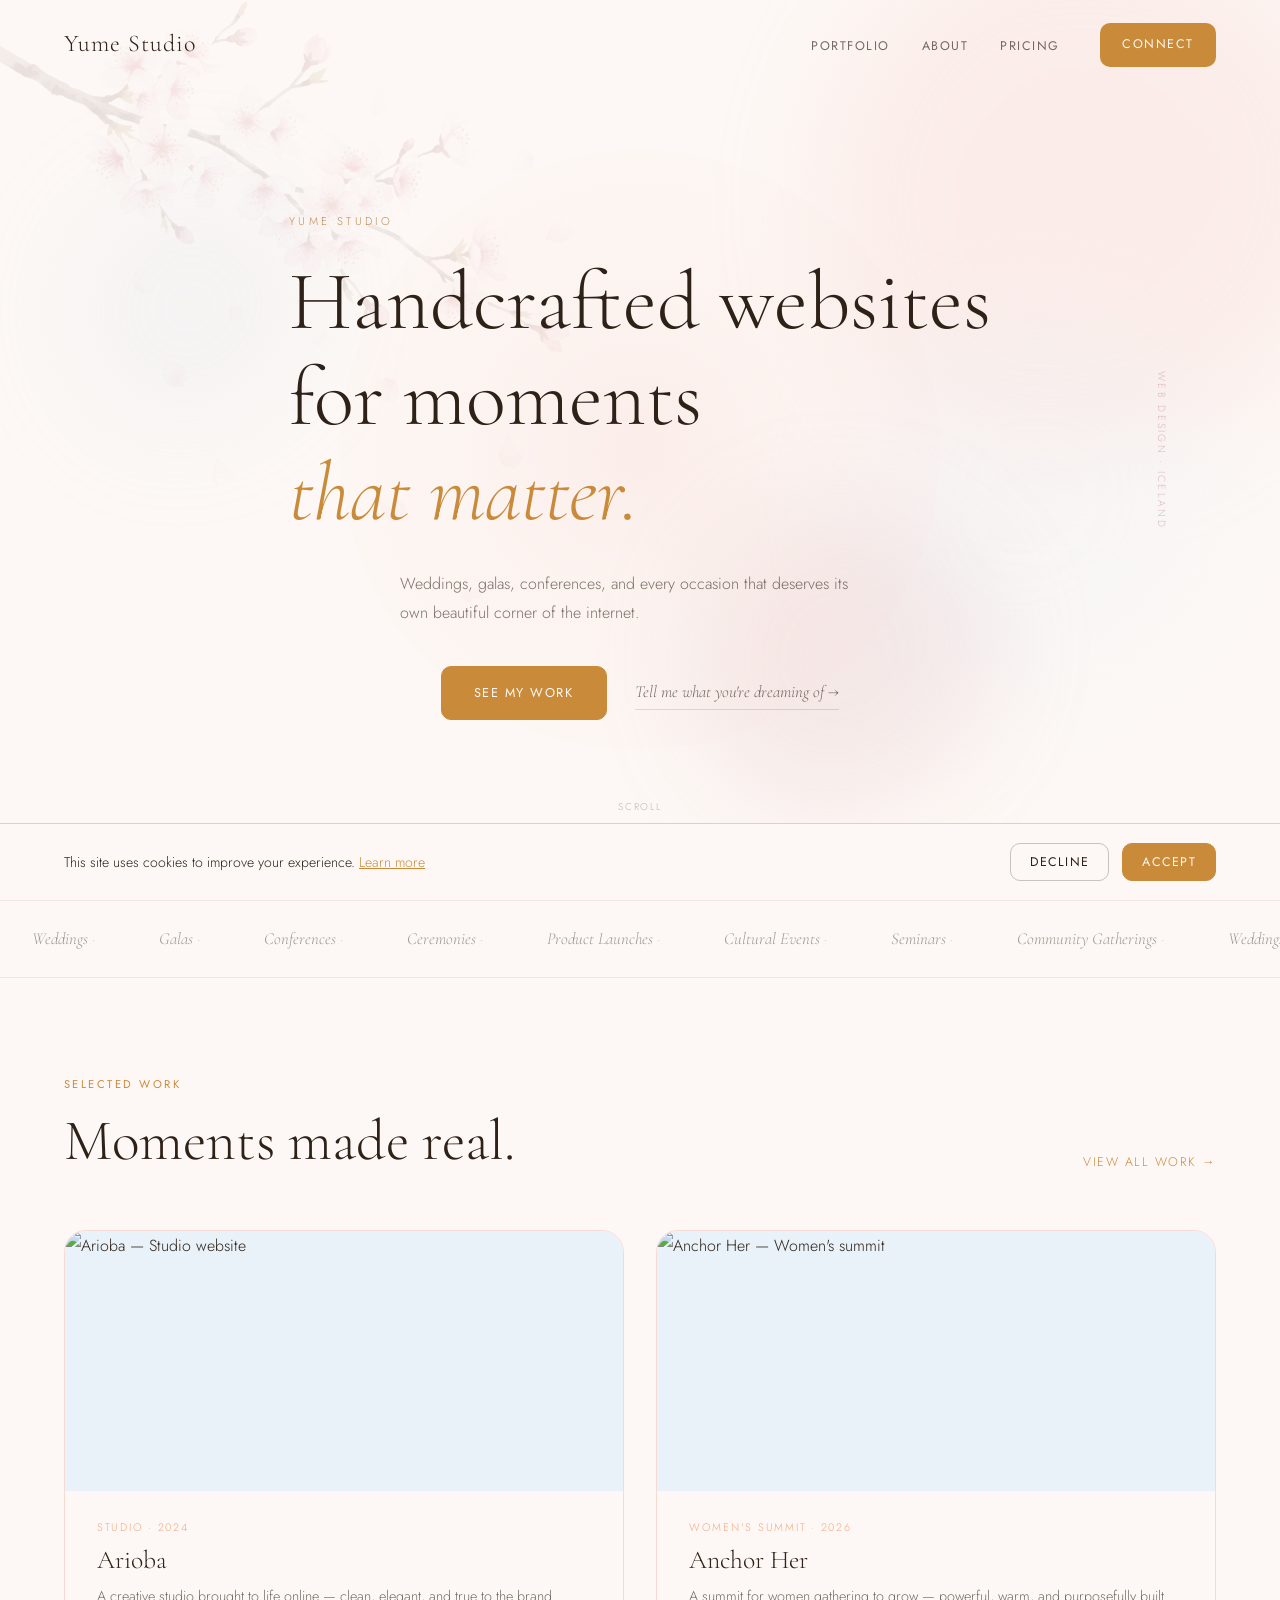
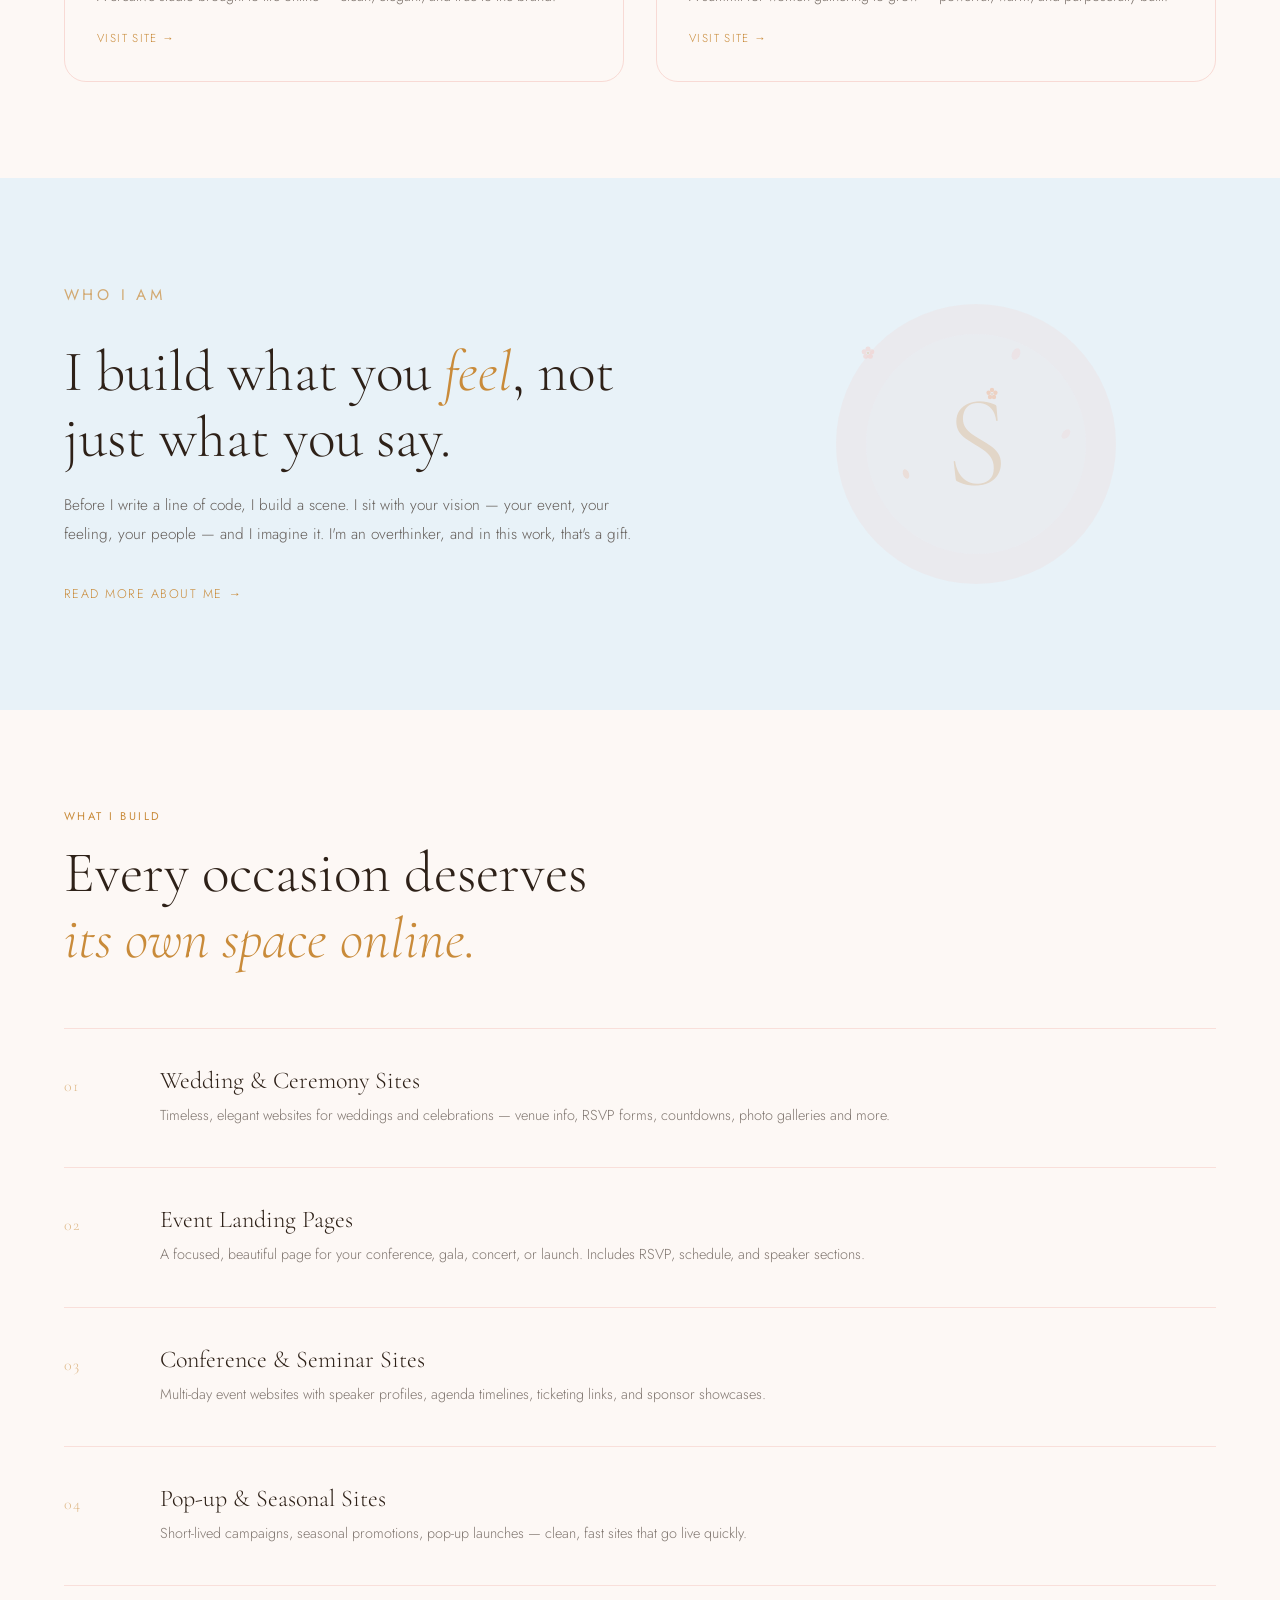
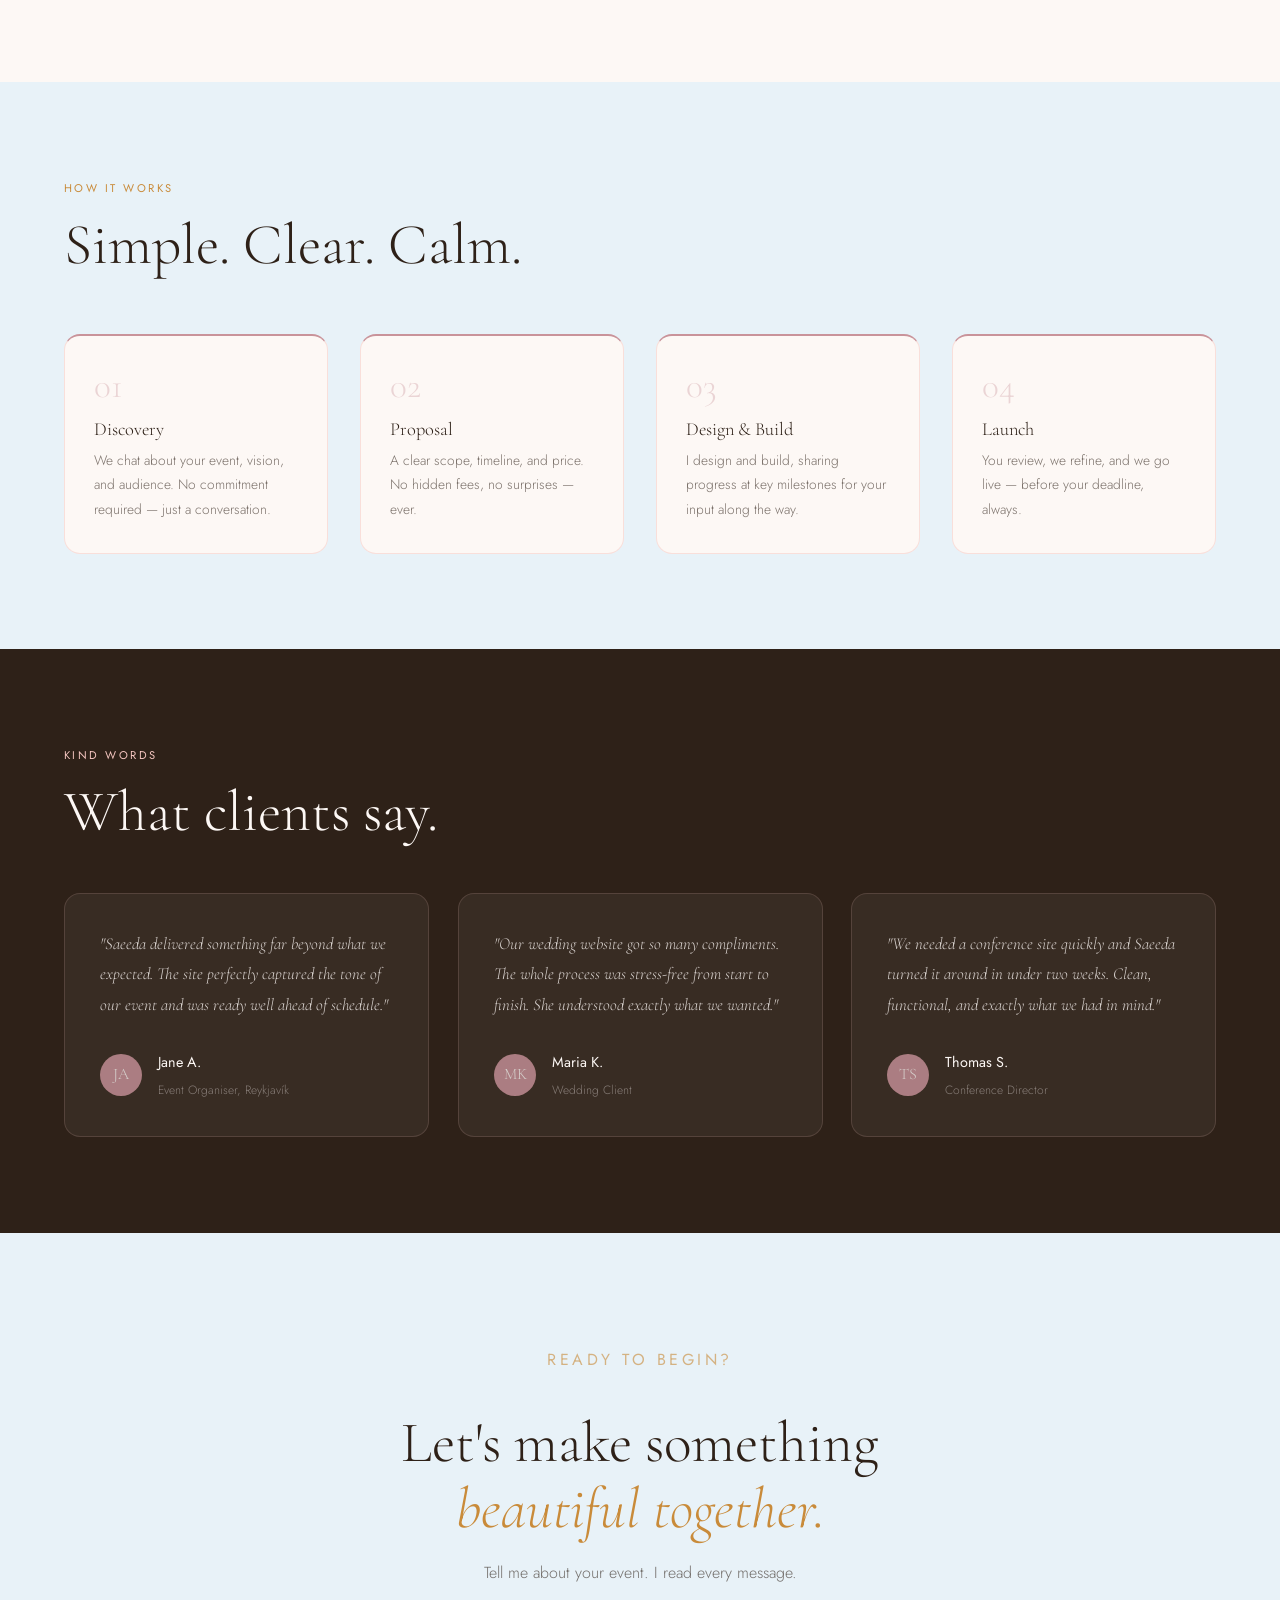
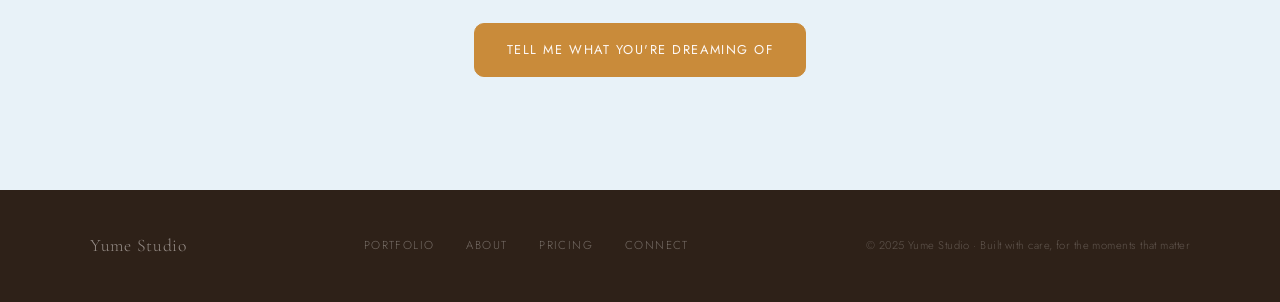
==== commit 0cd39433: "remove branches" ====
--- a/index.html
+++ b/index.html
@@ -30,7 +30,7 @@
 
   <!-- NAV -->
   <nav id="nav" class="main-nav">
-    <a href="index.html" class="nav-logo">Yume</a>
+    <a href="index.html" class="nav-logo">Yume Studio</a>
     <div class="nav-right">
       <ul class="nav-links">
         <li><a href="portfolio.html">Portfolio</a></li>
@@ -82,31 +82,6 @@
       <div class="petal"></div>
     </div>
 
-    <!-- Sakura branch SVG — top right -->
-    <svg class="sakura-branch" viewBox="0 0 400 500" fill="none" xmlns="http://www.w3.org/2000/svg" aria-hidden="true">
-      <!-- Main branch coming from right, going diagonally down-left -->
-      <path d="M420 -20 Q380 80 340 160 Q300 240 260 320 Q220 380 180 450" stroke="#8B6F47" stroke-width="3.2" stroke-linecap="round" opacity="0.6"/>
-      <!-- Large left branch 1 (upper) -->
-      <path d="M380 60 Q340 45 290 42 Q260 42 230 50" stroke="#9B7E57" stroke-width="2.4" stroke-linecap="round" opacity="0.5"/>
-      <!-- Sub-branches from branch 1 -->
-      <path d="M320 48 Q300 35 280 30" stroke="#9B7E57" stroke-width="1.6" stroke-linecap="round" opacity="0.35"/>
-      <path d="M300 45 Q275 50 255 58" stroke="#9B7E57" stroke-width="1.4" stroke-linecap="round" opacity="0.3"/>
-      <!-- Large left branch 2 (middle-upper) -->
-      <path d="M350 130 Q300 110 250 105 Q210 105 170 120" stroke="#A0845D" stroke-width="2.6" stroke-linecap="round" opacity="0.5"/>
-      <!-- Sub-branches from branch 2 -->
-      <path d="M310 120 Q280 105 260 98" stroke="#A0845D" stroke-width="1.5" stroke-linecap="round" opacity="0.32"/>
-      <path d="M275 115 Q245 125 220 138" stroke="#A0845D" stroke-width="1.4" stroke-linecap="round" opacity="0.28"/>
-      <!-- Large left branch 3 (middle) -->
-      <path d="M320 200 Q270 185 210 185 Q160 185 120 205" stroke="#9B7E57" stroke-width="2.4" stroke-linecap="round" opacity="0.48"/>
-      <!-- Sub-branches from branch 3 -->
-      <path d="M270 192 Q240 180 215 175" stroke="#9B7E57" stroke-width="1.5" stroke-linecap="round" opacity="0.3"/>
-      <path d="M240 188 Q205 200 175 220" stroke="#9B7E57" stroke-width="1.3" stroke-linecap="round" opacity="0.26"/>
-      <!-- Large left branch 4 (lower) -->
-      <path d="M290 280 Q240 270 180 280 Q130 290 85 320" stroke="#8B7557" stroke-width="2.2" stroke-linecap="round" opacity="0.45"/>
-      <!-- Sub-branches from branch 4 -->
-      <path d="M240 278 Q210 268 185 265" stroke="#8B7557" stroke-width="1.4" stroke-linecap="round" opacity="0.28"/>
-      <path d="M200 278 Q165 290 140 310" stroke="#8B7557" stroke-width="1.3" stroke-linecap="round" opacity="0.25"/>
-      <!-- Sakura blossoms (5-petal clusters) -->
       <!-- Blossom on main trunk 1 -->
       <g transform="translate(340,150)" opacity="0.55">
         <circle cx="0" cy="-6" r="3.5" fill="#F5C6C0"/>
@@ -239,7 +214,7 @@
   <section class="about-teaser" id="about-teaser">
     <div class="about-teaser-inner">
       <div class="about-teaser-text fade-up">
-        <p class="section-eyebrow">About Saeeda</p>
+        <p class="section-eyebrow">Who I am</p>
         <h2>I build what you <em>feel</em>, not just what you say.</h2>
         <p>Before I write a line of code, I build a scene. I sit with your vision — your event, your feeling, your people — and I imagine it. I'm an overthinker, and in this work, that's a gift.</p>
         <a href="about.html" class="section-link">Read more about me →</a>
@@ -251,10 +226,6 @@
           <circle cx="150" cy="170" r="110" fill="#E8F2F8" opacity="0.22"/>
           <!-- Monogram -->
           <text x="150" y="210" text-anchor="middle" font-family="Cormorant Garamond, Georgia, serif" font-size="130" font-weight="300" fill="#C98B3A" opacity="0.22">S</text>
-          <!-- Sakura branch overlay -->
-          <path d="M60 60 C90 100 120 130 150 170 C180 210 200 240 230 290" stroke="#C9939A" stroke-width="1.2" stroke-linecap="round" opacity="0.3"/>
-          <path d="M90 95 C75 80 55 76 42 80" stroke="#C9939A" stroke-width="0.9" stroke-linecap="round" opacity="0.25"/>
-          <path d="M120 135 C135 120 152 116 165 120" stroke="#C9939A" stroke-width="0.9" stroke-linecap="round" opacity="0.25"/>
           <!-- Small blossoms -->
           <g transform="translate(42,79)" opacity="0.45">
             <circle cx="0" cy="-4" r="2.5" fill="#F5C6C0"/>
@@ -403,29 +374,6 @@
       <p>Tell me about your event. I read every message.</p>
       <a href="connect.html" class="btn-primary">Tell me what you're dreaming of</a>
     </div>
-
-    <!-- Sakura branch bottom left -->
-    <svg class="sakura-branch-bottom" viewBox="0 0 280 360" fill="none" xmlns="http://www.w3.org/2000/svg" aria-hidden="true">
-      <path d="M20 360 C50 300 90 250 130 190 C170 130 210 80 260 20" stroke="#C9939A" stroke-width="1.4" stroke-linecap="round" opacity="0.25"/>
-      <path d="M80 270 C65 255 48 250 34 254" stroke="#C9939A" stroke-width="1" stroke-linecap="round" opacity="0.2"/>
-      <path d="M120 210 C136 196 154 192 168 197" stroke="#C9939A" stroke-width="1" stroke-linecap="round" opacity="0.2"/>
-      <g transform="translate(33,253)" opacity="0.35">
-        <circle cx="0" cy="-4" r="2.5" fill="#F5C6C0"/>
-        <circle cx="3.8" cy="-1.2" r="2.5" fill="#F5C6C0"/>
-        <circle cx="2.3" cy="3.2" r="2.5" fill="#F5C6C0"/>
-        <circle cx="-2.3" cy="3.2" r="2.5" fill="#F5C6C0"/>
-        <circle cx="-3.8" cy="-1.2" r="2.5" fill="#F5C6C0"/>
-        <circle cx="0" cy="0" r="1.2" fill="#C98B3A" opacity="0.4"/>
-      </g>
-      <g transform="translate(169,197)" opacity="0.3">
-        <circle cx="0" cy="-4" r="2.2" fill="#F2A97E"/>
-        <circle cx="3.4" cy="-1.2" r="2.2" fill="#F2A97E"/>
-        <circle cx="2" cy="3" r="2.2" fill="#F2A97E"/>
-        <circle cx="-2" cy="3" r="2.2" fill="#F2A97E"/>
-        <circle cx="-3.4" cy="-1.2" r="2.2" fill="#F2A97E"/>
-        <circle cx="0" cy="0" r="1" fill="#C98B3A" opacity="0.4"/>
-      </g>
-    </svg>
   </section>
 
   <!-- FOOTER -->
--- a/styles.css
+++ b/styles.css
@@ -13,6 +13,7 @@
   --pale-sky: #e8f2f8;
   --warm-charcoal: #2e2118;
   --dusty-mauve: #c9939a;
+  --dark-golden: #a1610e;
 
   --font-serif: "Cormorant Garamond", Georgia, serif;
   --font-sans: "Jost", sans-serif;
@@ -648,7 +649,7 @@
   font-size: 0.7rem;
   letter-spacing: 0.3em;
   text-transform: uppercase;
-  color: var(--dusty-mauve);
+  color: var(--dark-golden);
   margin-bottom: 1.4rem;
   opacity: 0.7;
 }
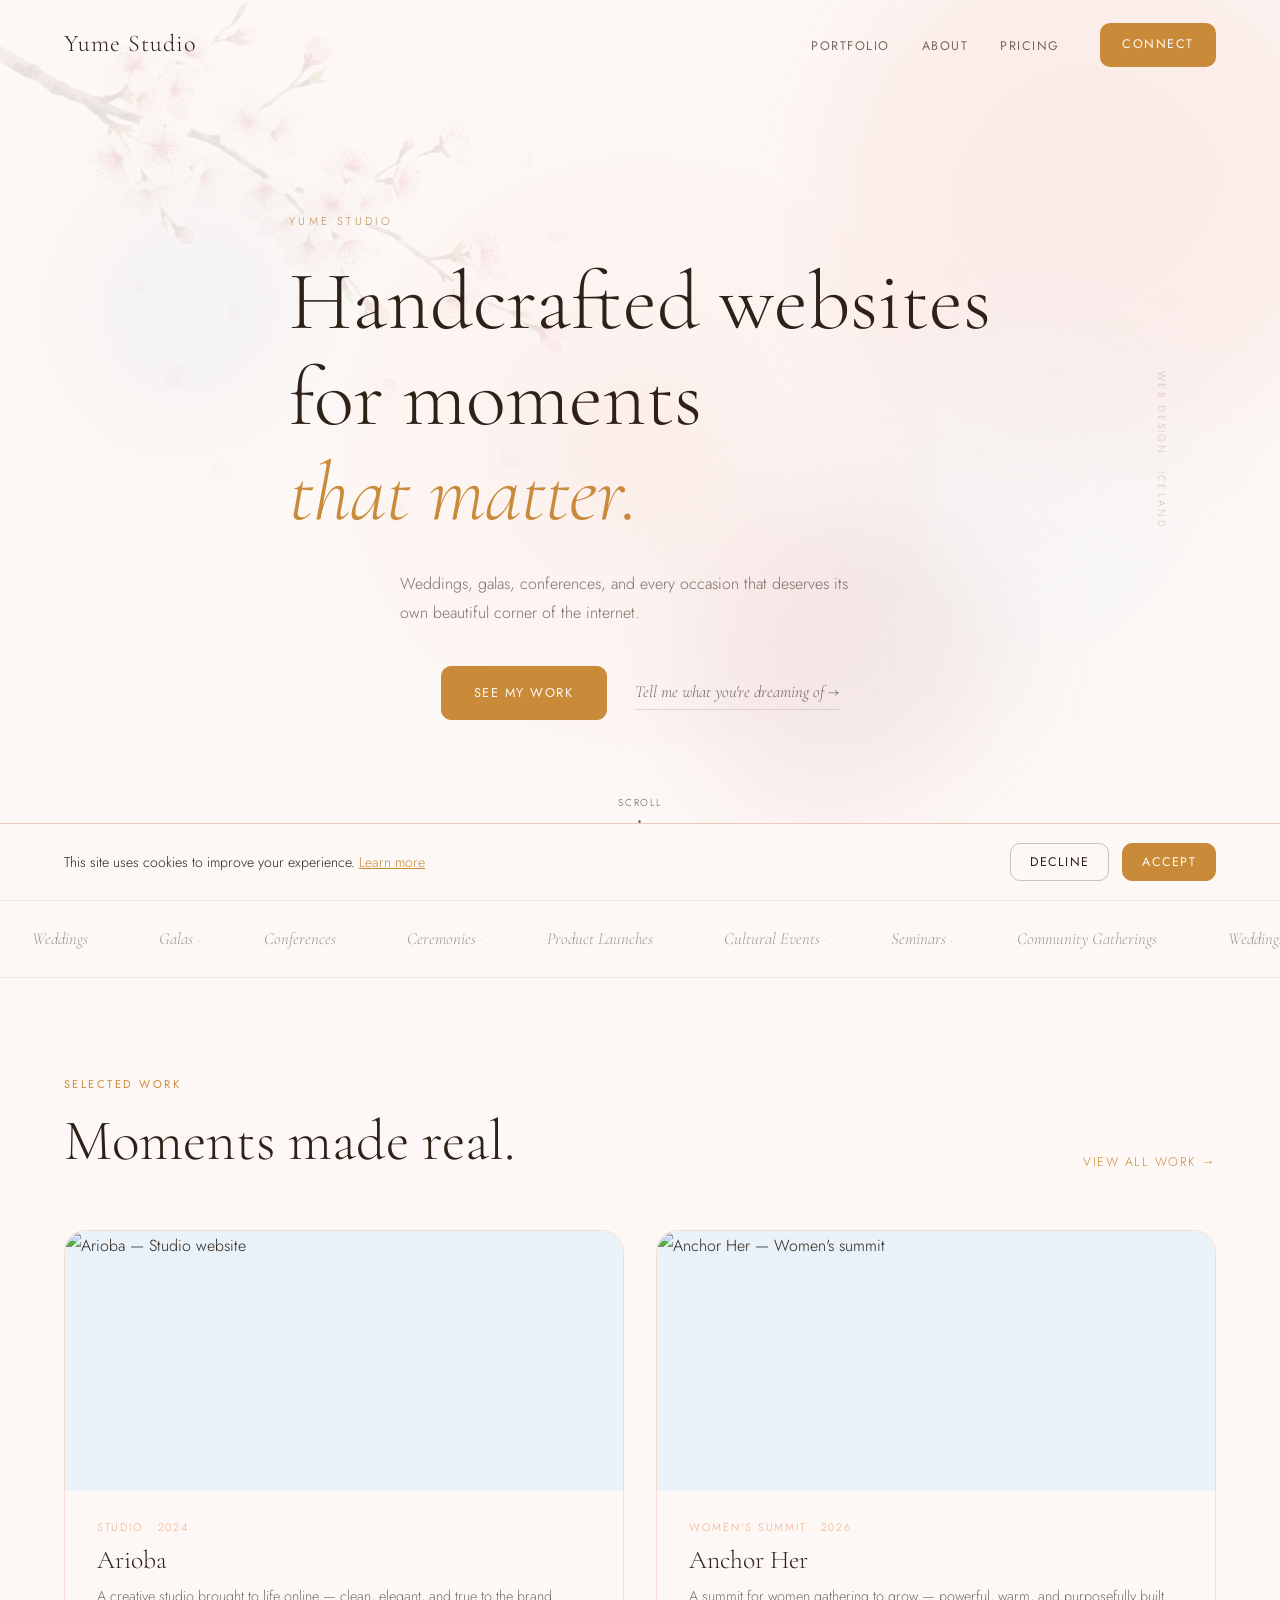
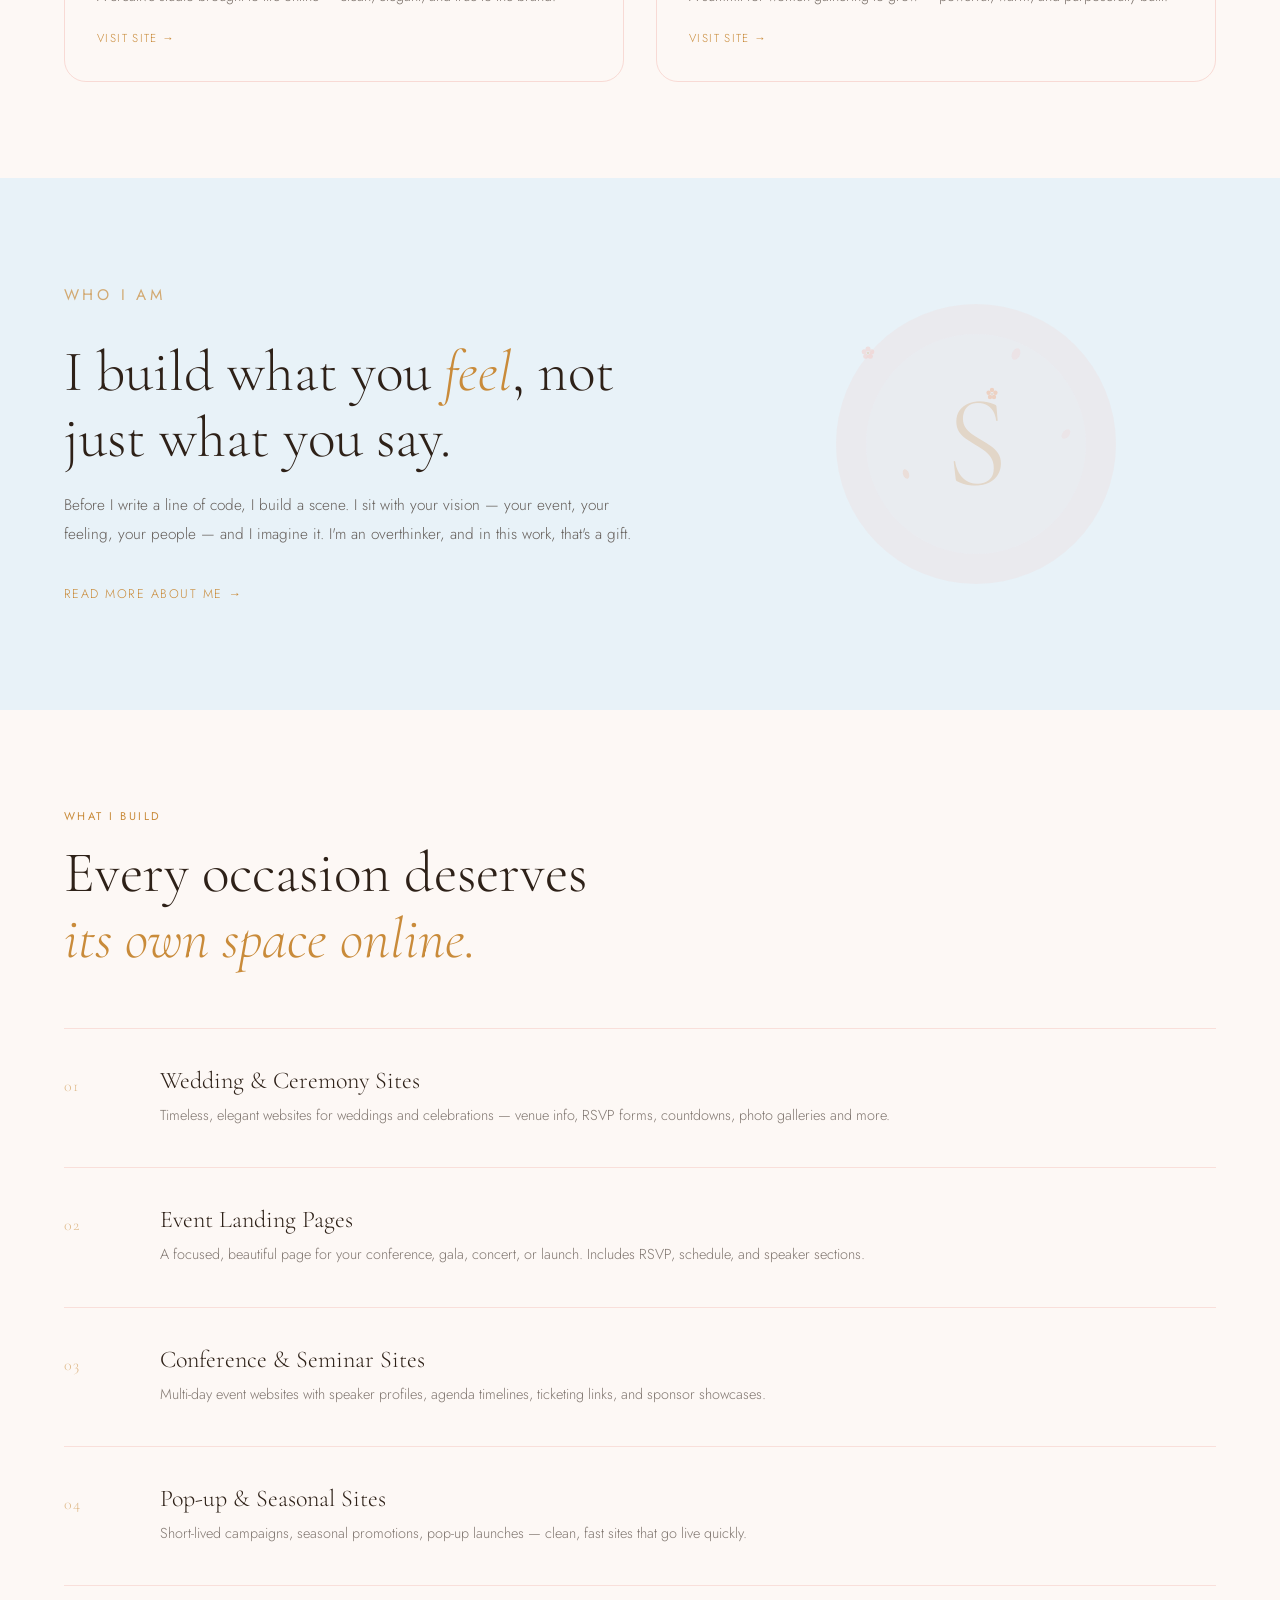
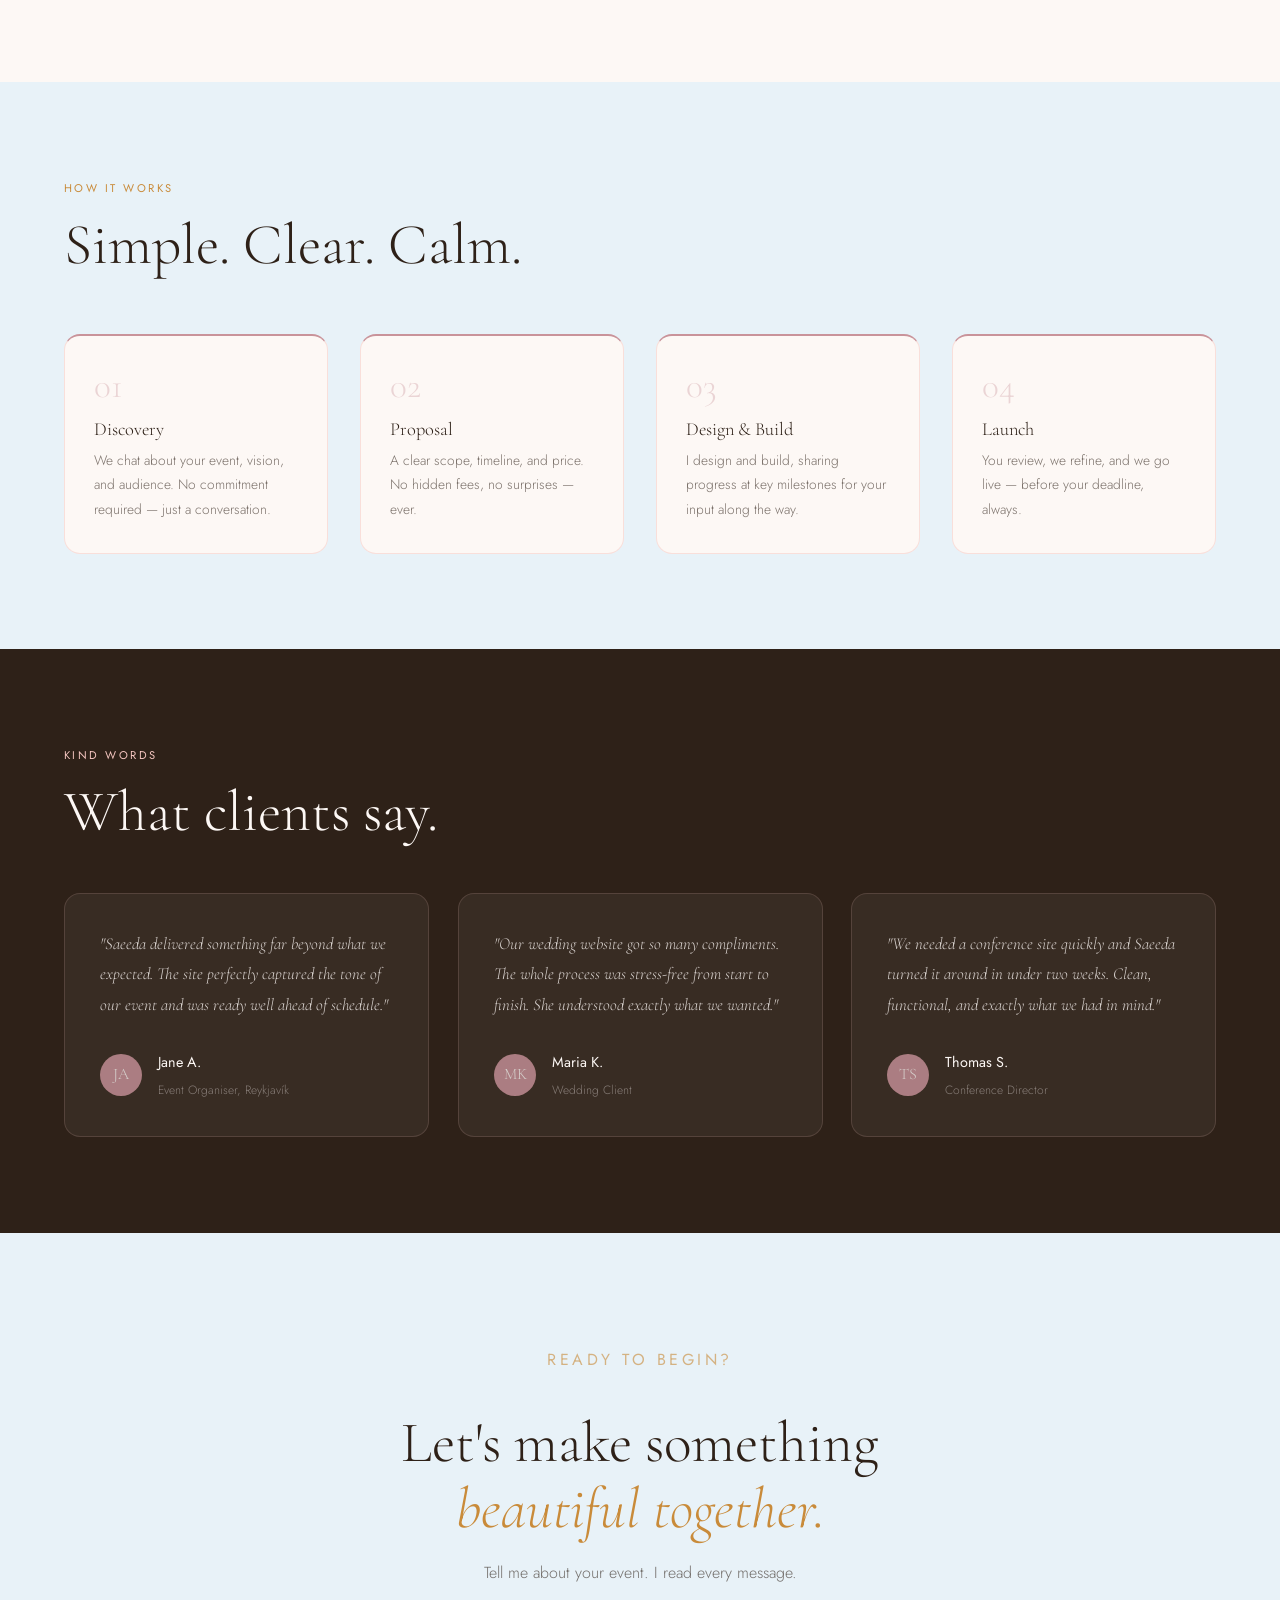
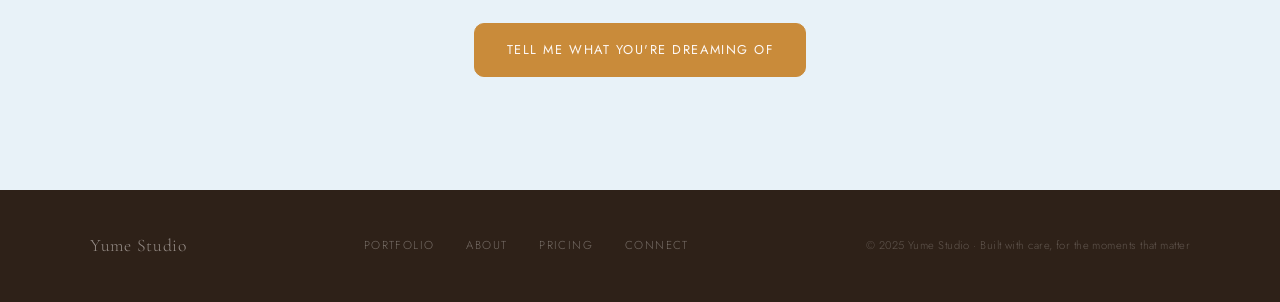
==== commit 53cca0d7: "add favicon" ====
--- a/index.html
+++ b/index.html
@@ -14,6 +14,7 @@
   <meta name="twitter:title" content="Yume Studio — Handcrafted Event Websites"/>
   <meta name="twitter:description" content="Handcrafted websites for life's most meaningful moments."/>
   <title>Yume Studio — Handcrafted Websites for Meaningful Moments</title>
+  <link rel="icon" href="sakura-favicon.png" type="image/png"/>
   <link href="https://fonts.googleapis.com/css2?family=Cormorant+Garamond:ital,wght@0,300;0,400;1,300;1,400&family=Jost:wght@300;400;500&display=swap" rel="stylesheet"/>
   <link rel="stylesheet" href="styles.css"/>
 </head>
--- a/styles.css
+++ b/styles.css
@@ -431,7 +431,7 @@
 
 /* Background image handled via pseudo-element so opacity is independent */
 .hero::before {
-  content: '';
+  content: "";
   position: absolute;
   inset: 0;
   background-image: url(./pngwing.com.png);
@@ -1089,6 +1089,138 @@
   font-weight: 400;
   color: var(--sakura-white);
   margin: 0 0 0.2rem;
+}
+
+/* ======= Mobile Nav Adjustments ======= */
+@media (max-width: 768px) {
+  /* Slim the header padding so nav doesn't feel chunky */
+  .main-nav {
+    padding: 0.6rem 4%;
+    background: transparent;
+    backdrop-filter: none;
+  }
+
+  /* Make the logo smaller and tighter */
+  .nav-logo {
+    font-size: 1.05rem;
+    padding: 0.2rem 0.25rem;
+  }
+
+  /* Reduce burger size and spacing */
+  .nav-burger {
+    padding: 6px;
+    border-radius: 6px;
+  }
+  .nav-burger span {
+    width: 18px;
+    height: 1.4px;
+  }
+
+  /* Hide desktop nav links (kept in DOM) and desktop CTA */
+  .nav-links {
+    display: none;
+  }
+  .nav-cta {
+    display: none;
+  }
+
+  /* Mobile menu: tighter spacing and slightly smaller type */
+  .mobile-menu ul {
+    gap: 1.1rem;
+  }
+  .mobile-link {
+    font-size: clamp(1.4rem, 5.5vw, 2.2rem);
+    opacity: 0.95;
+    padding: 0.1rem 0.2rem;
+  }
+
+  /* Slightly reduce hero padding on very small viewports */
+  .hero {
+    padding: 5.5rem 4% 3rem;
+  }
+
+  /* Center hero content and title on mobile so headings feel balanced */
+  .hero {
+    align-items: center;
+    text-align: center;
+  }
+  .hero-content {
+    margin: 0 auto;
+    text-align: center;
+    padding: 0 1rem;
+  }
+  .hero-content h1 {
+    margin-left: 0;
+    margin-right: 0;
+  }
+
+  /* Make the soft hero circle less dominant on mobile */
+  .hero-circle-fade {
+    width: 320px;
+    height: 320px;
+    top: 42%;
+    left: 50%;
+    transform: translate(-50%, -42%);
+    background: radial-gradient(
+      circle,
+      rgba(245, 198, 192, 0.18) 0%,
+      rgba(245, 198, 192, 0.06) 40%,
+      rgba(245, 198, 192, 0) 100%
+    );
+  }
+
+  /* Reduce overall hero height so the scroll hint appears without scrolling */
+  .hero {
+    min-height: 82vh;
+    justify-content: center;
+  }
+
+  /* Lift the scroll hint so it's visible above the fold */
+  .hero-scroll-hint {
+    bottom: 1.2rem;
+    opacity: 0.9;
+  }
+
+  /* Enlarge the background image on mobile and center it */
+  .hero::before {
+    background-size: 70vw auto;
+    background-position: top left;
+    background-position-x: left;
+    opacity: 0.2;
+  }
+
+  /* Slightly increase the hero title on mobile for balance */
+  .hero-content h1 {
+    font-size: clamp(1.8rem, 7vw, 3rem);
+    line-height: 1.04;
+    margin-bottom: 1.2rem;
+  }
+
+  /* Reduce hero subtext for mobile readability */
+  .hero-sub {
+    font-size: clamp(0.86rem, 3.6vw, 0.96rem);
+    max-width: 420px;
+    margin: 0.6rem auto 1.8rem;
+    opacity: 0.72;
+  }
+
+  /* Petals: slightly reduce size on mobile */
+  .petal {
+    width: 8px;
+    height: 12px;
+  }
+}
+
+/* Make the scroll hint more visible on the hero (first page) */
+.hero-scroll-hint {
+  opacity: 0.75;
+  color: var(--warm-charcoal);
+}
+.hero-scroll-hint .scroll-line {
+  width: 2px;
+  height: 40px;
+  background: linear-gradient(to bottom, var(--warm-charcoal), transparent);
+  border-radius: 2px;
 }
 
 .testi-role {
